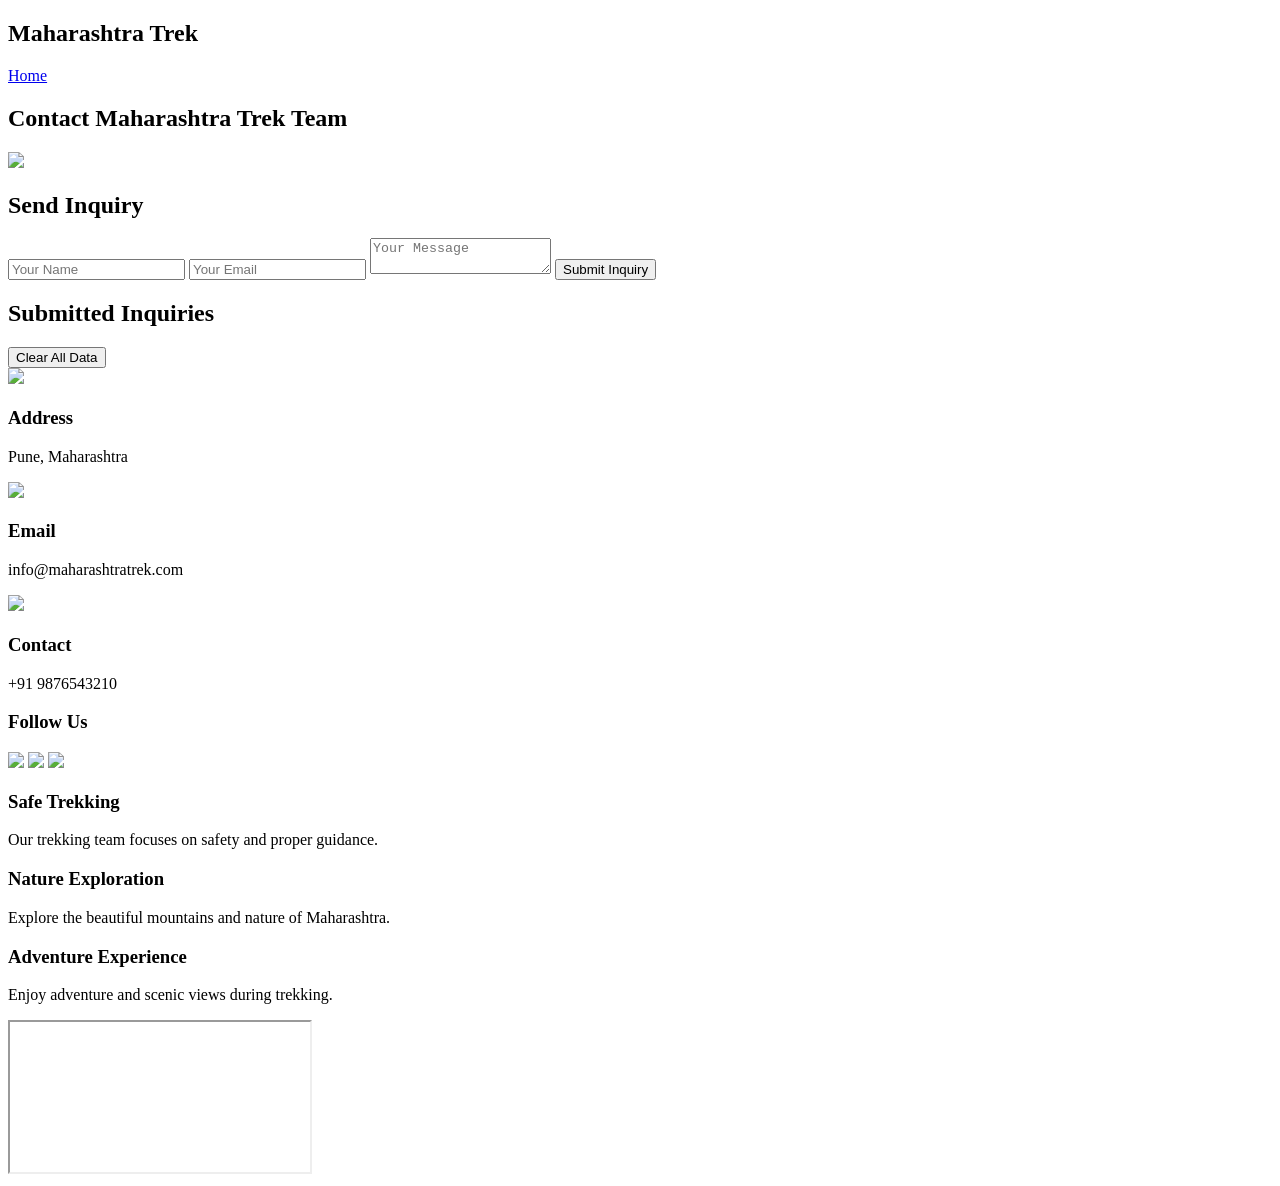
==== pages/contact.html @ 771ed81e "added script link" ====
<!DOCTYPE html>
<html lang="en">
<head>
    <meta charset="UTF-8">
    <meta name="viewport" content="width=device-width, initial-scale=1.0">
    <title>Trek Maharashtra</title>
    <link rel="stylesheet" href="style.css">
</head>
<body>
    <nav>
<h2>Maharashtra Trek</h2>
<a href="index.html">Home</a>
</nav>

<div class="banner"></div>
<section class="header">
<h1>Contact Maharashtra Trek Team</h1>
</section>

<div class="main-container">

<div class="contact-box">

<div class="form-section">

<div class="form-image">
<img src="https://images.unsplash.com/photo-1593181629936-11c609b8db9b">
</div>
<div class="form-content">

<h2>Send Inquiry</h2>

<form id="contactForm">

<input type="text" id="name" placeholder="Your Name">

<input type="email" id="email" placeholder="Your Email">

<textarea id="message" placeholder="Your Message"></textarea>

<button type="submit" class="submit-btn">Submit Inquiry</button>

</form>
<div class="inquiry-section">

<h2>Submitted Inquiries</h2>

<div id="inquiryList"></div>

<button class="clear-btn" onclick="clearData()">Clear All Data</button>

</div>
</div>

</div>

<div class="info-section">

<div class="card" onclick="openMap()">
<img src="https://cdn-icons-png.flaticon.com/512/684/684908.png">
<h3>Address</h3>
<p>Pune, Maharashtra</p>
</div>
<div class="card" onclick="openEmail()">
<img src="https://cdn-icons-png.flaticon.com/512/732/732200.png">
<h3>Email</h3>
<p>info@maharashtratrek.com</p>
</div>
<div class="card" onclick="openPhone()">
<img src="https://cdn-icons-png.flaticon.com/512/597/597177.png">
<h3>Contact</h3>
<p>+91 9876543210</p>
</div>
<div class="card">

<h3>Follow Us</h3>

<div class="social-icons">

<img src="https://cdn-icons-png.flaticon.com/512/733/733547.png" onclick="openFacebook()">

<img src="https://cdn-icons-png.flaticon.com/512/733/733558.png" onclick="openInstagram()">

<img src="https://cdn-icons-png.flaticon.com/512/733/733646.png" onclick="openYoutube()">

</div>
</div>

</div>

</div>

</div>
<div class="map-container">

<div class="trek-cards">

<div class="trek-card">
<h3>Safe Trekking</h3>
<p>Our trekking team focuses on safety and proper guidance.</p>
</div>
<div class="trek-card">
<h3>Nature Exploration</h3>
<p>Explore the beautiful mountains and nature of Maharashtra.</p>
</div>

<div class="trek-card">
<h3>Adventure Experience</h3>
<p>Enjoy adventure and scenic views during trekking.</p>
</div>
</div>

<div class="map-box">
<iframe src="https://www.google.com/maps?q=Pune,Maharashtra&output=embed"></iframe>
</div>

</div>
<script src="script.js"></script>

</body>
</html>
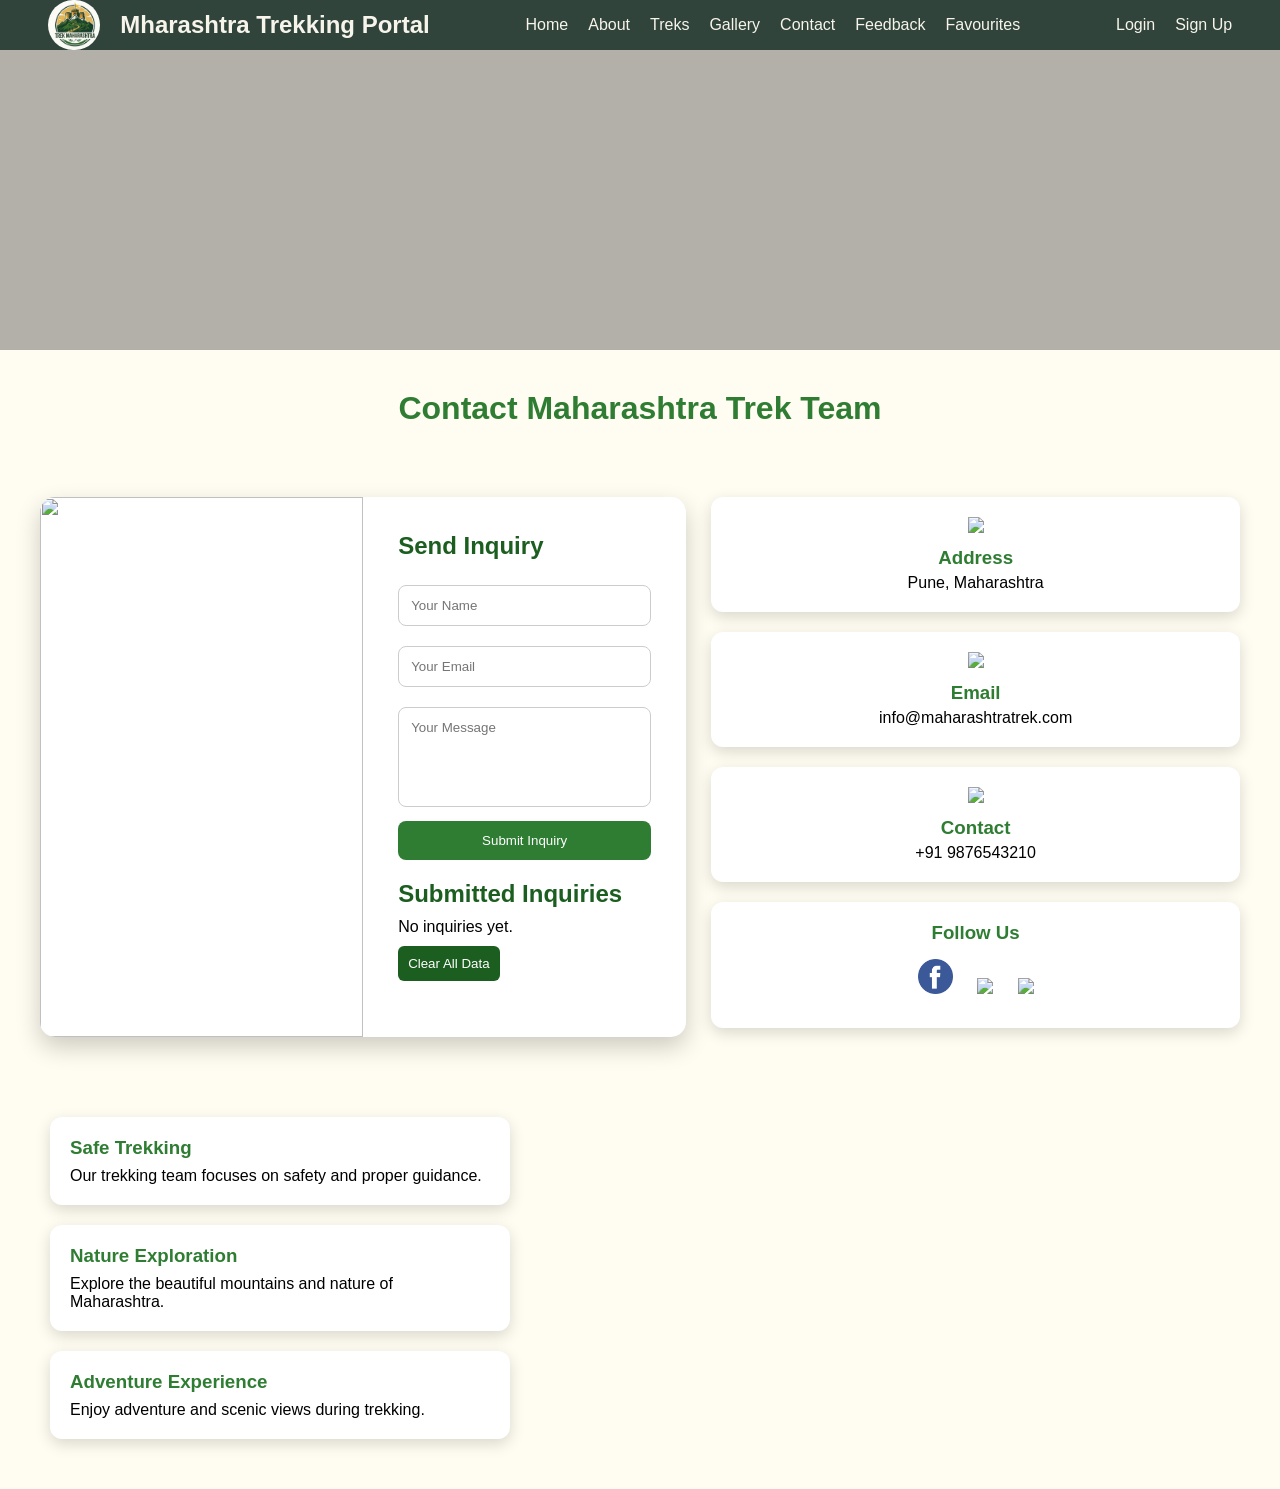
==== commit 440263c4: "added navar with css and js" ====
--- a/pages/contact.html
+++ b/pages/contact.html
@@ -1,121 +1,147 @@
 <!DOCTYPE html>
 <html lang="en">
+
 <head>
     <meta charset="UTF-8">
     <meta name="viewport" content="width=device-width, initial-scale=1.0">
     <title>Trek Maharashtra</title>
-    <link rel="stylesheet" href="style.css">
+    <link rel="stylesheet" href="../css/contact.css">
 </head>
+
 <body>
-    <nav>
-<h2>Maharashtra Trek</h2>
-<a href="index.html">Home</a>
-</nav>
+    <header>
+        <div class="main-containe">
+            <div class="navbar-main-container">
+                <div class="logo-container">
+                    <img src="./../images/trek-logo.png" alt="interior-design-logo" height="50px" class="main-logo">
+                    <b class="project-name">Mharashtra Trekking Portal</b>
+                </div>
 
-<div class="banner"></div>
-<section class="header">
-<h1>Contact Maharashtra Trek Team</h1>
-</section>
+                <div class="menu-toggle" onclick="toggleMenu()">☰</div>
 
-<div class="main-container">
+                <div class="nav-links-container" id="navMenu">
+                    <a href="./../index.html" class="nav-text-container"> Home</a>
+                    <a href="./../pages/about.html" class="nav-text-container">About</a>
+                    <a href="./../pages/trek.html" class="nav-text-container">Treks</a>
+                    <a href="./../pages/gallery.html" class="nav-text-container">Gallery</a>
+                    <a href="./../pages/contact.html" class="nav-text-container">Contact</a>
+                    <a href="./../pages/feedback.html" class="nav-text-container">Feedback</a>
+                    <a href="./../pages/favourite.html" class="nav-text-container">Favourites</a>
+                </div>
 
-<div class="contact-box">
+                <div class="auth-links-containar">
+                    <a href="./../pages/login.html" class="nav-text-container">Login</a>
+                    <a href="./../pages/signup.html" class="nav-text-container">Sign Up</a>
+                </div>
+            </div>
 
-<div class="form-section">
+    </header>
 
-<div class="form-image">
-<img src="https://images.unsplash.com/photo-1593181629936-11c609b8db9b">
-</div>
-<div class="form-content">
+    <div class="banner"></div>
+    <section class="header">
+        <h1>Contact Maharashtra Trek Team</h1>
+    </section>
 
-<h2>Send Inquiry</h2>
+    <div class="main-container">
 
-<form id="contactForm">
+        <div class="contact-box">
 
-<input type="text" id="name" placeholder="Your Name">
+            <div class="form-section">
 
-<input type="email" id="email" placeholder="Your Email">
+                <div class="form-image">
+                    <img src="../images/contact-img.webp" />
+                </div>
+                <div class="form-content">
 
-<textarea id="message" placeholder="Your Message"></textarea>
+                    <h2>Send Inquiry</h2>
 
-<button type="submit" class="submit-btn">Submit Inquiry</button>
+                    <form id="contactForm">
 
-</form>
-<div class="inquiry-section">
+                        <input type="text" id="name" placeholder="Your Name">
 
-<h2>Submitted Inquiries</h2>
+                        <input type="email" id="email" placeholder="Your Email">
 
-<div id="inquiryList"></div>
+                        <textarea id="message" placeholder="Your Message"></textarea>
 
-<button class="clear-btn" onclick="clearData()">Clear All Data</button>
+                        <button type="submit" class="submit-btn">Submit Inquiry</button>
 
-</div>
-</div>
+                    </form>
+                    <div class="inquiry-section">
 
-</div>
+                        <h2>Submitted Inquiries</h2>
 
-<div class="info-section">
+                        <div id="inquiryList"></div>
 
-<div class="card" onclick="openMap()">
-<img src="https://cdn-icons-png.flaticon.com/512/684/684908.png">
-<h3>Address</h3>
-<p>Pune, Maharashtra</p>
-</div>
-<div class="card" onclick="openEmail()">
-<img src="https://cdn-icons-png.flaticon.com/512/732/732200.png">
-<h3>Email</h3>
-<p>info@maharashtratrek.com</p>
-</div>
-<div class="card" onclick="openPhone()">
-<img src="https://cdn-icons-png.flaticon.com/512/597/597177.png">
-<h3>Contact</h3>
-<p>+91 9876543210</p>
-</div>
-<div class="card">
+                        <button class="clear-btn" onclick="clearData()">Clear All Data</button>
 
-<h3>Follow Us</h3>
+                    </div>
+                </div>
 
-<div class="social-icons">
+            </div>
 
-<img src="https://cdn-icons-png.flaticon.com/512/733/733547.png" onclick="openFacebook()">
+            <div class="info-section">
 
-<img src="https://cdn-icons-png.flaticon.com/512/733/733558.png" onclick="openInstagram()">
+                <div class="card" onclick="openMap()">
+                    <img src="../images/address.png">
+                    <h3>Address</h3>
+                    <p>Pune, Maharashtra</p>
+                </div>
+                <div class="card" onclick="openEmail()">
+                    <img src="../images/gmail.png">
+                    <h3>Email</h3>
+                    <p>info@maharashtratrek.com</p>
+                </div>
+                <div class="card" onclick="openPhone()">
+                    <img src="../images/phone .png">
+                    <h3>Contact</h3>
+                    <p>+91 9876543210</p>
+                </div>
+                <div class="card">
 
-<img src="https://cdn-icons-png.flaticon.com/512/733/733646.png" onclick="openYoutube()">
+                    <h3>Follow Us</h3>
 
-</div>
-</div>
+                    <div class="social-icons">
 
-</div>
+                        <img src="../images/facebook.png" onclick="openFacebook()">
 
-</div>
+                        <img src="../images/instagram .png" onclick="openInstagram()">
 
-</div>
-<div class="map-container">
+                        <img src="../images/youtube .png" onclick="openYoutube()">
 
-<div class="trek-cards">
+                    </div>
+                </div>
 
-<div class="trek-card">
-<h3>Safe Trekking</h3>
-<p>Our trekking team focuses on safety and proper guidance.</p>
-</div>
-<div class="trek-card">
-<h3>Nature Exploration</h3>
-<p>Explore the beautiful mountains and nature of Maharashtra.</p>
-</div>
+            </div>
 
-<div class="trek-card">
-<h3>Adventure Experience</h3>
-<p>Enjoy adventure and scenic views during trekking.</p>
-</div>
-</div>
+        </div>
 
-<div class="map-box">
-<iframe src="https://www.google.com/maps?q=Pune,Maharashtra&output=embed"></iframe>
-</div>
+    </div>
+    <div class="map-container">
 
-</div>
-<script src="script.js"></script>
+        <div class="trek-cards">
+
+            <div class="trek-card">
+                <h3>Safe Trekking</h3>
+                <p>Our trekking team focuses on safety and proper guidance.</p>
+            </div>
+            <div class="trek-card">
+                <h3>Nature Exploration</h3>
+                <p>Explore the beautiful mountains and nature of Maharashtra.</p>
+            </div>
+
+            <div class="trek-card">
+                <h3>Adventure Experience</h3>
+                <p>Enjoy adventure and scenic views during trekking.</p>
+            </div>
+        </div>
+
+        <div class="map-box">
+            <iframe src="https://www.google.com/maps?q=Pune,Maharashtra&output=embed"></iframe>
+        </div>
+
+    </div>
+    <script src="../js/contact.js"></script>
 
 </body>
+
 </html>
--- a/css/contact.css
+++ b/css/contact.css
@@ -0,0 +1,430 @@
+* {
+    margin: 0;
+    padding: 0;
+    box-sizing: border-box;
+    font-family: "Poppins", sans-serif;
+}
+
+body {
+    font-family: Arial, sans-serif;
+    background-color: rgb(255, 252, 241);
+}
+
+.navbar-main-container {
+    background-color: #31443b;
+    color: #f7f5eb;
+    display: flex;
+    justify-content: space-around;
+    align-items: center;
+    position: fixed;
+    top: 0;
+
+    width: 100%;
+    z-index: 1000;
+}
+
+.main-container {
+    height: 600px;
+    width: 1527px;
+}
+
+.logo-container {
+    display: flex;
+    align-items: center;
+    gap: 20px;
+}
+
+.project-name {
+    font-size: 24px;
+    font-weight: bold;
+    cursor: pointer;
+    font-family: "Poppins", sans-serif;
+}
+
+.main-logo {
+    border-radius: 60px;
+
+}
+
+.nav-links-container {
+    display: flex;
+    gap: 20px;
+    cursor: pointer;
+    color: #f7f5eb;
+}
+
+.nav-text-container {
+    color: #f7f5eb;
+    text-decoration: none;
+
+}
+
+.nav-text-container:hover {
+    color: #f0c76b;
+}
+
+.auth-links-containar {
+    display: flex;
+    gap: 20px;
+    cursor: pointer;
+}
+
+.main-container {
+    height: 600px;
+    width: 1527px;
+}
+
+/* HAMBURGER BUTTON */
+.menu-toggle {
+    display: none;
+    font-size: 28px;
+    cursor: pointer;
+    color: white;
+}
+
+.banner {
+    width: 100%;
+    height: 350px;
+    background:
+        linear-gradient(rgba(0, 0, 0, 0.3), rgba(0, 0, 0, 0.3)),
+        url('../images/banner-Trek.jpeg') center/cover no-repeat;
+}
+
+.header {
+    text-align: center;
+    padding: 40px;
+}
+
+.header h1 {
+    color: #2e7d32;
+    font-size: 32px;
+}
+
+.main-container {
+    display: flex;
+    justify-content: center;
+    padding: 30px;
+}
+
+.contact-box {
+    width: 1200px;
+    display: flex;
+    gap: 25px;
+}
+
+.form-section {
+    width: 55%;
+    background: white;
+    border-radius: 15px;
+    overflow: hidden;
+    box-shadow: 0 10px 25px rgba(0, 0, 0, 0.2);
+    display: flex;
+}
+
+.form-image {
+    width: 50%;
+}
+
+.form-image img {
+    width: 100%;
+    height: 100%;
+    object-fit: cover;
+}
+
+.form-content {
+    width: 50%;
+    padding: 35px;
+}
+
+.form-content h2 {
+    color: #1b5e20;
+    margin-bottom: 15px;
+}
+
+input,
+textarea {
+    width: 100%;
+    padding: 12px;
+    margin: 10px 0;
+    border-radius: 8px;
+    border: 1px solid #ccc;
+}
+
+textarea {
+    resize: none;
+    height: 100px;
+}
+
+.submit-btn {
+    width: 100%;
+    padding: 12px;
+    background: #2e7d32;
+    color: white;
+    border: none;
+    border-radius: 8px;
+    cursor: pointer;
+    transition: 0.3s;
+}
+
+.submit-btn:hover {
+    background: #1b5e20;
+}
+
+.info-section {
+    width: 45%;
+    display: flex;
+    flex-direction: column;
+    gap: 20px;
+}
+
+.card {
+    background: white;
+    padding: 20px;
+    border-radius: 12px;
+    box-shadow: 0 5px 15px rgba(0, 0, 0, 0.15);
+    transition: 0.3s;
+    cursor: pointer;
+    text-align: center;
+}
+
+.card:hover {
+    transform: translateY(-8px);
+    box-shadow: 0 10px 25px rgba(0, 0, 0, 0.25);
+}
+
+.card img {
+    width: 40px;
+    margin-bottom: 10px;
+}
+
+.card h3 {
+    color: #2e7d32;
+    margin-bottom: 5px;
+}
+
+.social-icons img {
+    width: 35px;
+    margin: 10px;
+    cursor: pointer;
+    transition: 0.3s;
+}
+
+.social-icons img:hover {
+    transform: scale(1.2);
+}
+
+.inquiry-section {
+    margin-top: 20px;
+}
+
+.inquiry-section h2 {
+    color: #1b5e20;
+    margin-bottom: 10px;
+}
+
+.inquiry-item {
+    border-bottom: 1px solid #eee;
+    padding: 10px;
+}
+
+.clear-btn {
+    margin-top: 10px;
+    background: #1b5e20;
+    color: white;
+    padding: 10px;
+    border: none;
+    border-radius: 6px;
+    cursor: pointer;
+}
+
+.map-container {
+    display: flex;
+    gap: 30px;
+    padding: 50px;
+    align-items: center;
+}
+
+.trek-cards {
+    width: 40%;
+    display: flex;
+    flex-direction: column;
+    gap: 20px;
+}
+
+.trek-card {
+    background: white;
+    padding: 20px;
+    border-radius: 12px;
+    box-shadow: 0 5px 15px rgba(0, 0, 0, 0.15);
+    transition: 0.3s;
+}
+
+.trek-card:hover {
+    transform: translateY(-6px);
+    box-shadow: 0 10px 25px rgba(0, 0, 0, 0.25);
+}
+
+.trek-card h3 {
+    color: #2e7d32;
+    margin-bottom: 8px;
+}
+
+.map-box {
+    width: 60%;
+}
+
+.map-box iframe {
+    width: 100%;
+    height: 300px;
+    border: 0;
+    border-radius: 10px;
+}
+
+/* FOOTER */
+
+footer {
+    background: #1b5e20;
+    color: white;
+    text-align: center;
+    padding: 25px;
+    margin-top: 40px;
+}
+
+/* MOBILE VIEW */
+@media screen and (max-width:768px) {
+
+    .menu-toggle {
+        display: block;
+    }
+
+    .navbar-main-container {
+        flex-wrap: wrap;
+    }
+
+    .nav-links-container {
+        display: none;
+        flex-direction: column;
+        width: 100%;
+        text-align: center;
+        background: #31443b;
+    }
+
+    .auth-links-containar {
+        display: none;
+        flex-direction: column;
+        width: 100%;
+        text-align: center;
+        background: #31443b;
+    }
+
+    .nav-links-container.active,
+    .auth-links-containar.active {
+        display: flex;
+    }
+
+}
+
+/* ================= TABLET (601px – 992px) ================= */
+@media screen and (max-width:992px) {
+
+    .navbar-main-container {
+        flex-wrap: wrap;
+        padding: 10px;
+    }
+
+    .nav-links-container {
+        gap: 15px;
+    }
+
+    .main-container {
+        width: 100%;
+    }
+
+}
+
+/* ================= LARGE SCREEN ================= */
+@media screen and (min-width:1200px) {
+
+    .main-container {
+        width: 100%;
+    }
+}
+
+@media (max-width:1024px) {
+
+    .contact-box {
+        width: 100%;
+        flex-direction: column;
+    }
+
+    .form-section {
+        width: 100%;
+        flex-direction: column;
+    }
+
+    .form-image {
+        width: 100%;
+        height: 250px;
+    }
+
+    .form-content {
+        width: 100%;
+    }
+
+    .info-section {
+        width: 100%;
+    }
+
+    .map-container {
+        flex-direction: column;
+        padding: 30px;
+    }
+
+    .trek-cards {
+        width: 100%;
+    }
+
+    .map-box {
+        width: 100%;
+    }
+
+}
+
+
+@media (max-width:600px) {
+
+    nav {
+        flex-direction: column;
+        gap: 10px;
+        text-align: center;
+    }
+
+    .banner {
+        height: 220px;
+    }
+
+    .header h1 {
+        font-size: 24px;
+    }
+
+    .main-container {
+        padding: 15px;
+    }
+
+    .form-content {
+        padding: 20px;
+    }
+
+    .card {
+        padding: 15px;
+    }
+
+    .trek-card {
+        padding: 15px;
+    }
+
+    .map-box iframe {
+        height: 220px;
+    }
+
+}
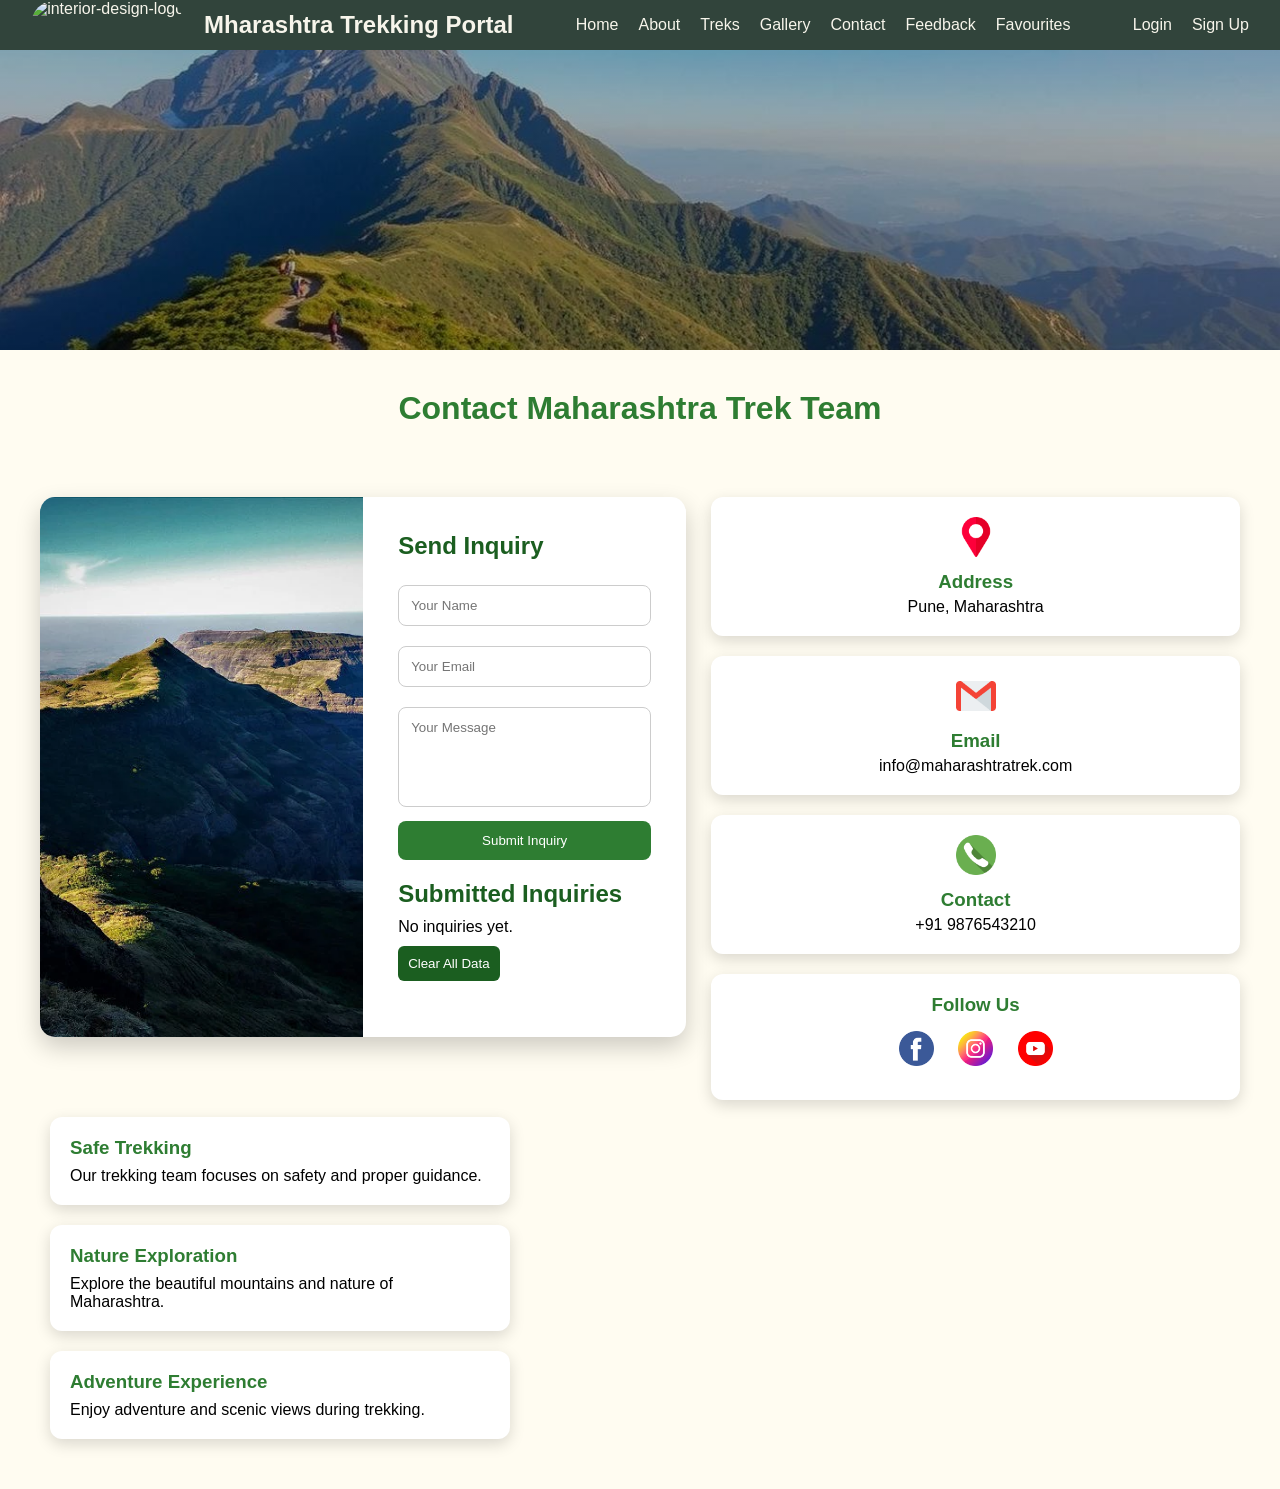
==== commit 8e5c7cfe: "Merge branch 'pranalishinde06:main' into main" ====
--- a/pages/contact.html
+++ b/pages/contact.html
@@ -13,7 +13,7 @@
         <div class="main-containe">
             <div class="navbar-main-container">
                 <div class="logo-container">
-                    <img src="./../images/trek-logo.png" alt="interior-design-logo" height="50px" class="main-logo">
+                    <img src="./../images/trek-logo.jpeg" alt="interior-design-logo" height="50px" class="main-logo">
                     <b class="project-name">Mharashtra Trekking Portal</b>
                 </div>
 
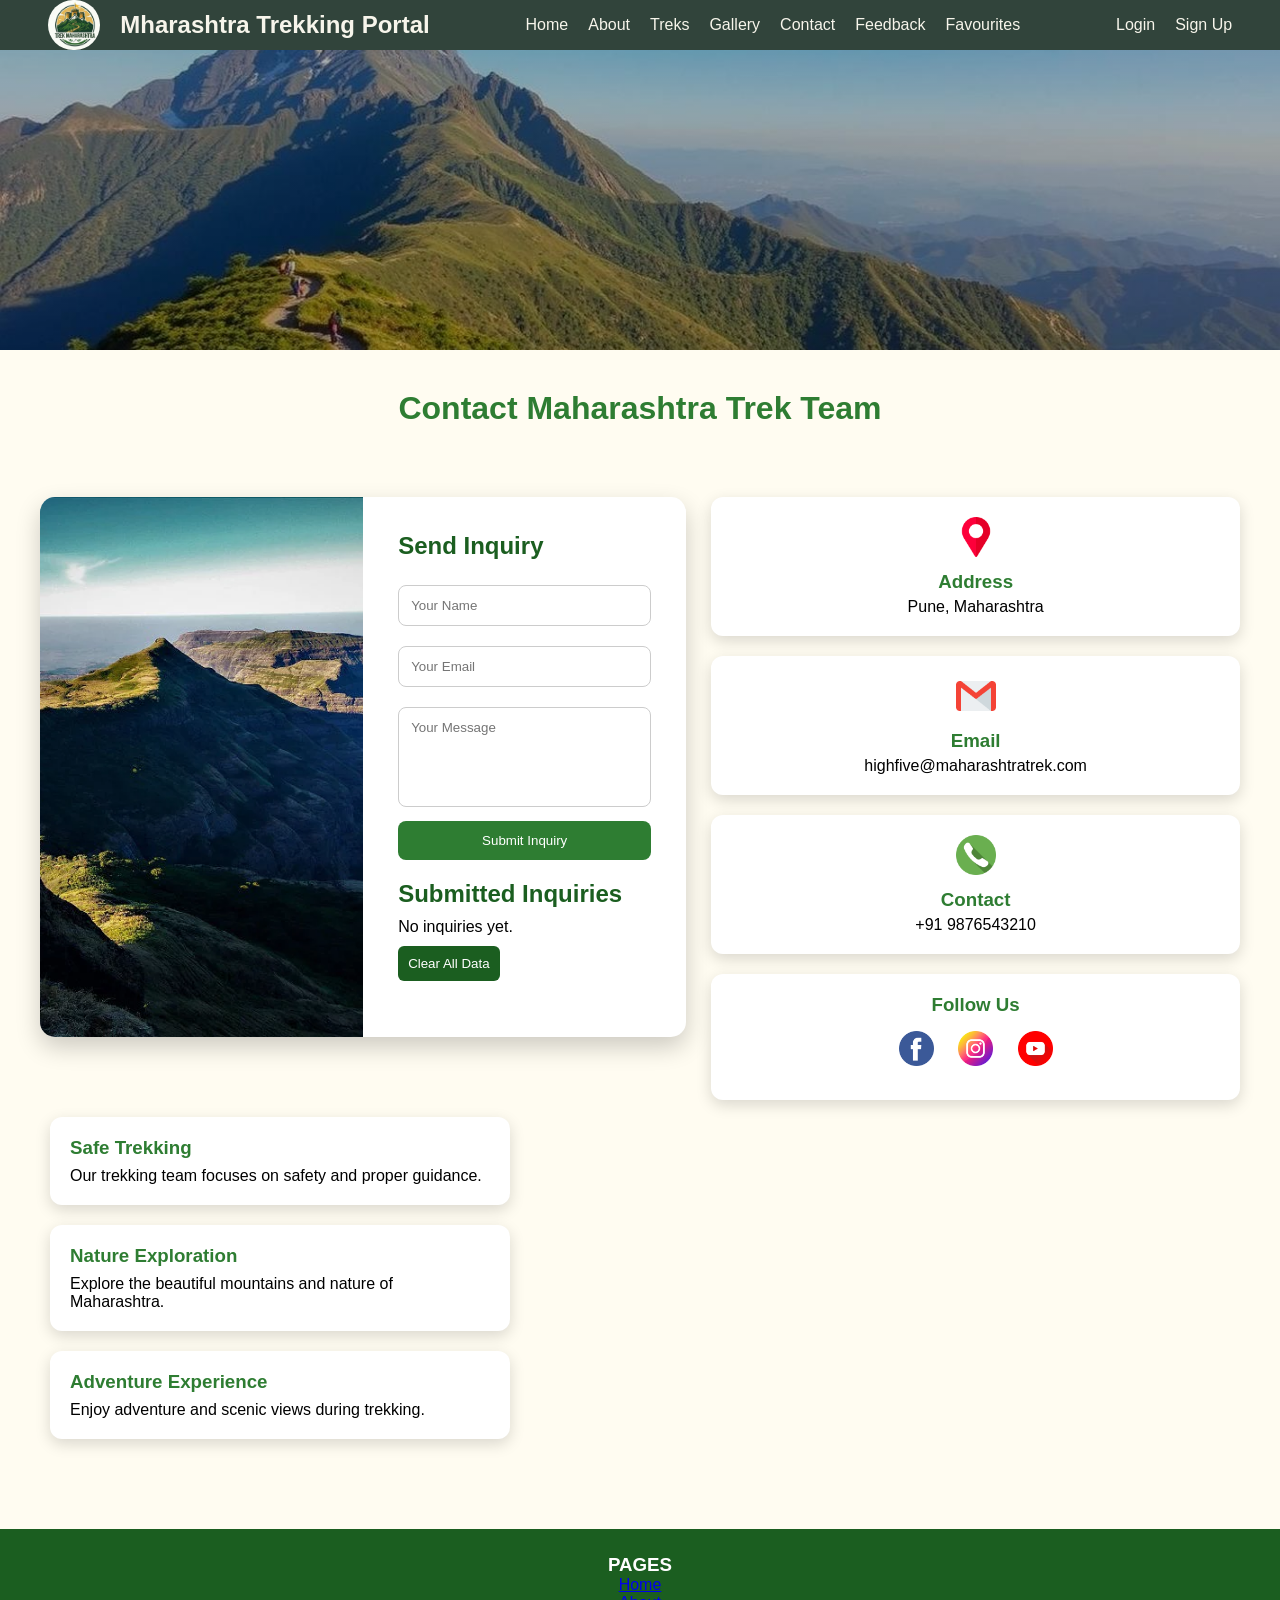
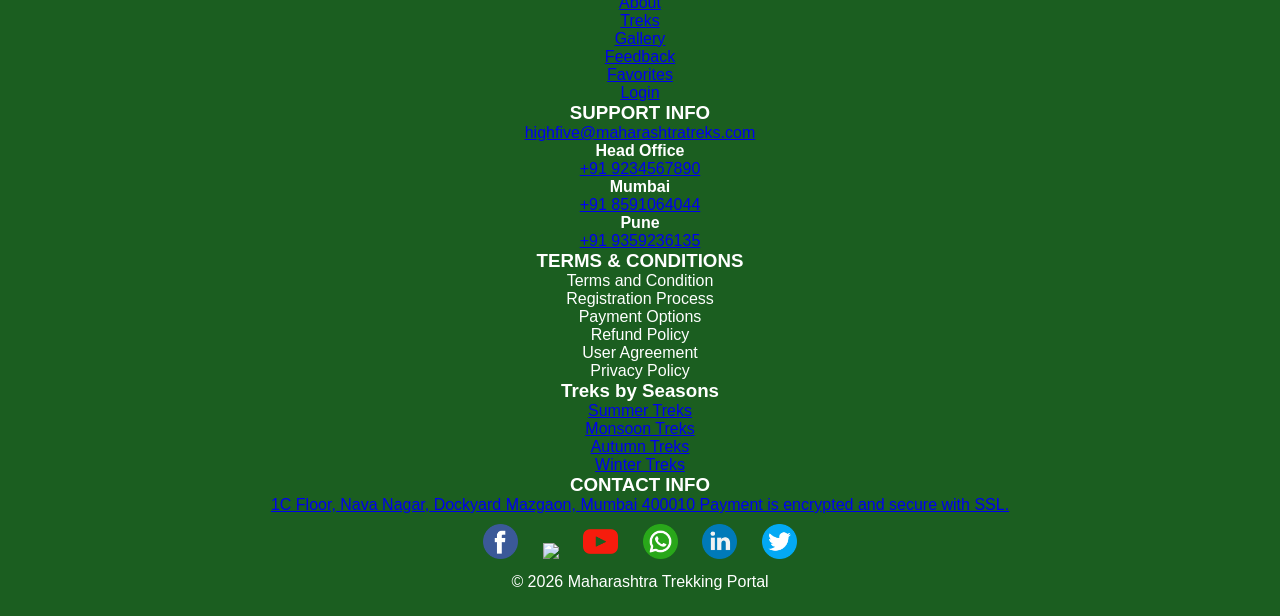
==== commit 42f8e220: "added logo img" ====
--- a/pages/contact.html
+++ b/pages/contact.html
@@ -13,7 +13,7 @@
         <div class="main-containe">
             <div class="navbar-main-container">
                 <div class="logo-container">
-                    <img src="./../images/trek-logo.jpeg" alt="interior-design-logo" height="50px" class="main-logo">
+                    <img src="./../images/trek-logo.png" alt="maharashtra-trek-logo" height="50px" class="main-logo">
                     <b class="project-name">Mharashtra Trekking Portal</b>
                 </div>
 
@@ -89,7 +89,7 @@
                 <div class="card" onclick="openEmail()">
                     <img src="../images/gmail.png">
                     <h3>Email</h3>
-                    <p>info@maharashtratrek.com</p>
+                    <p>highfive@maharashtratrek.com</p>
                 </div>
                 <div class="card" onclick="openPhone()">
                     <img src="../images/phone .png">
@@ -141,6 +141,87 @@
 
     </div>
     <script src="../js/contact.js"></script>
+    <footer class="main-footer">
+
+    <div class="footer-container">
+
+
+  <div class="footer-col">
+            <h3>PAGES</h3>
+           <a href="./../index.html">Home</a><br>
+           <a href="./pages/about.html">About</a><br>
+           <a href="./pages/treks.html">Treks</a><br>
+           <a href="./pages/gallery.html">Gallery</a><br>
+            <a href="./pages/feedback.html">Feedback</a><br>
+           <a href="./pages/favorites.html">Favorites</a><br>
+           <a href="./pages/login.html">Login</a><br>
+        </div>
+
+
+        <div class="footer-col">
+            <h3>SUPPORT INFO</h3>
+            <p><a href="mailto:homiq@gmail.com">highfive@maharashtratreks.com</a></p>
+            <p><strong>Head Office</strong><br><a href="tel:9234567890">+91 9234567890</a></p>
+            <p><strong>Mumbai</strong><br><a href="tel:8591064044">+91 8591064044</a></p>
+            <p><strong>Pune</strong><br><a href="tel:9359236135">+91 9359236135</a></p>
+        </div>
+
+        <div class="footer-col">
+            <h3>TERMS & CONDITIONS</h3>
+            <p>Terms and Condition</p>
+            <p>Registration Process</p>
+            <p>Payment Options</p>
+            <p>Refund Policy</p>
+            <p>User Agreement</p>
+            <p>Privacy Policy</p>
+        </div>
+
+
+<div class="footer-col">
+            <h3>Treks by Seasons</h3>
+			<p><a href="#">Summer Treks</a></p>
+			<p><a href="#">Monsoon Treks</a></p>
+			<p><a href="#">Autumn Treks</a></p>
+			<p><a href="#">Winter Treks</a></p>
+        </div>
+
+
+
+        <div class="footer-col">
+            <h3>CONTACT INFO</h3>
+            <a href="https://maps.app.goo.gl/Z1JZnKfSWdZ5woG98" target="_blank" rel="noopener">
+            1C Floor, Nava Nagar, Dockyard
+            Mazgaon, Mumbai 400010
+            Payment is encrypted and secure with SSL.</a>
+        </div>
+
+    </div>
+
+    <div class="social-icons">
+    <a href="https://www.facebook.com/maharashtratreks/" target="_blank">
+    <img src="./../images/facebook.png" width="30"></a>
+
+    <a href="https://www.instagram.com/maharashtratreks/"  target="_blank">
+    <img src="./../images/instagram.png" width="30"></a>
+
+    <a href="https://www.youtube.com/@maharashtratreks" target="_blank">
+    <img src="./../images/youtub.png" width="30"></a>
+    
+    <a href="https://web.whatsapp.com/maharashtratreks/" target="_blank">
+        <img src="./../images/whatapp.png" width="30"></a>
+
+    <a href="https://www.inlinkedin.com/maharashtratreks/" target="_blank">
+        <img src="./../images/linkedin.png" width="30"></a>
+
+    <a href="https://web.twitter.com/maharashtratreks/" target="_blank">
+        <img src="./../images/twitter.png" width="30"></a>
+
+    </div>
+
+    <div class="footer-bottom">
+        © 2026 Maharashtra Trekking Portal
+    </div>
+</footer>
 
 </body>
 
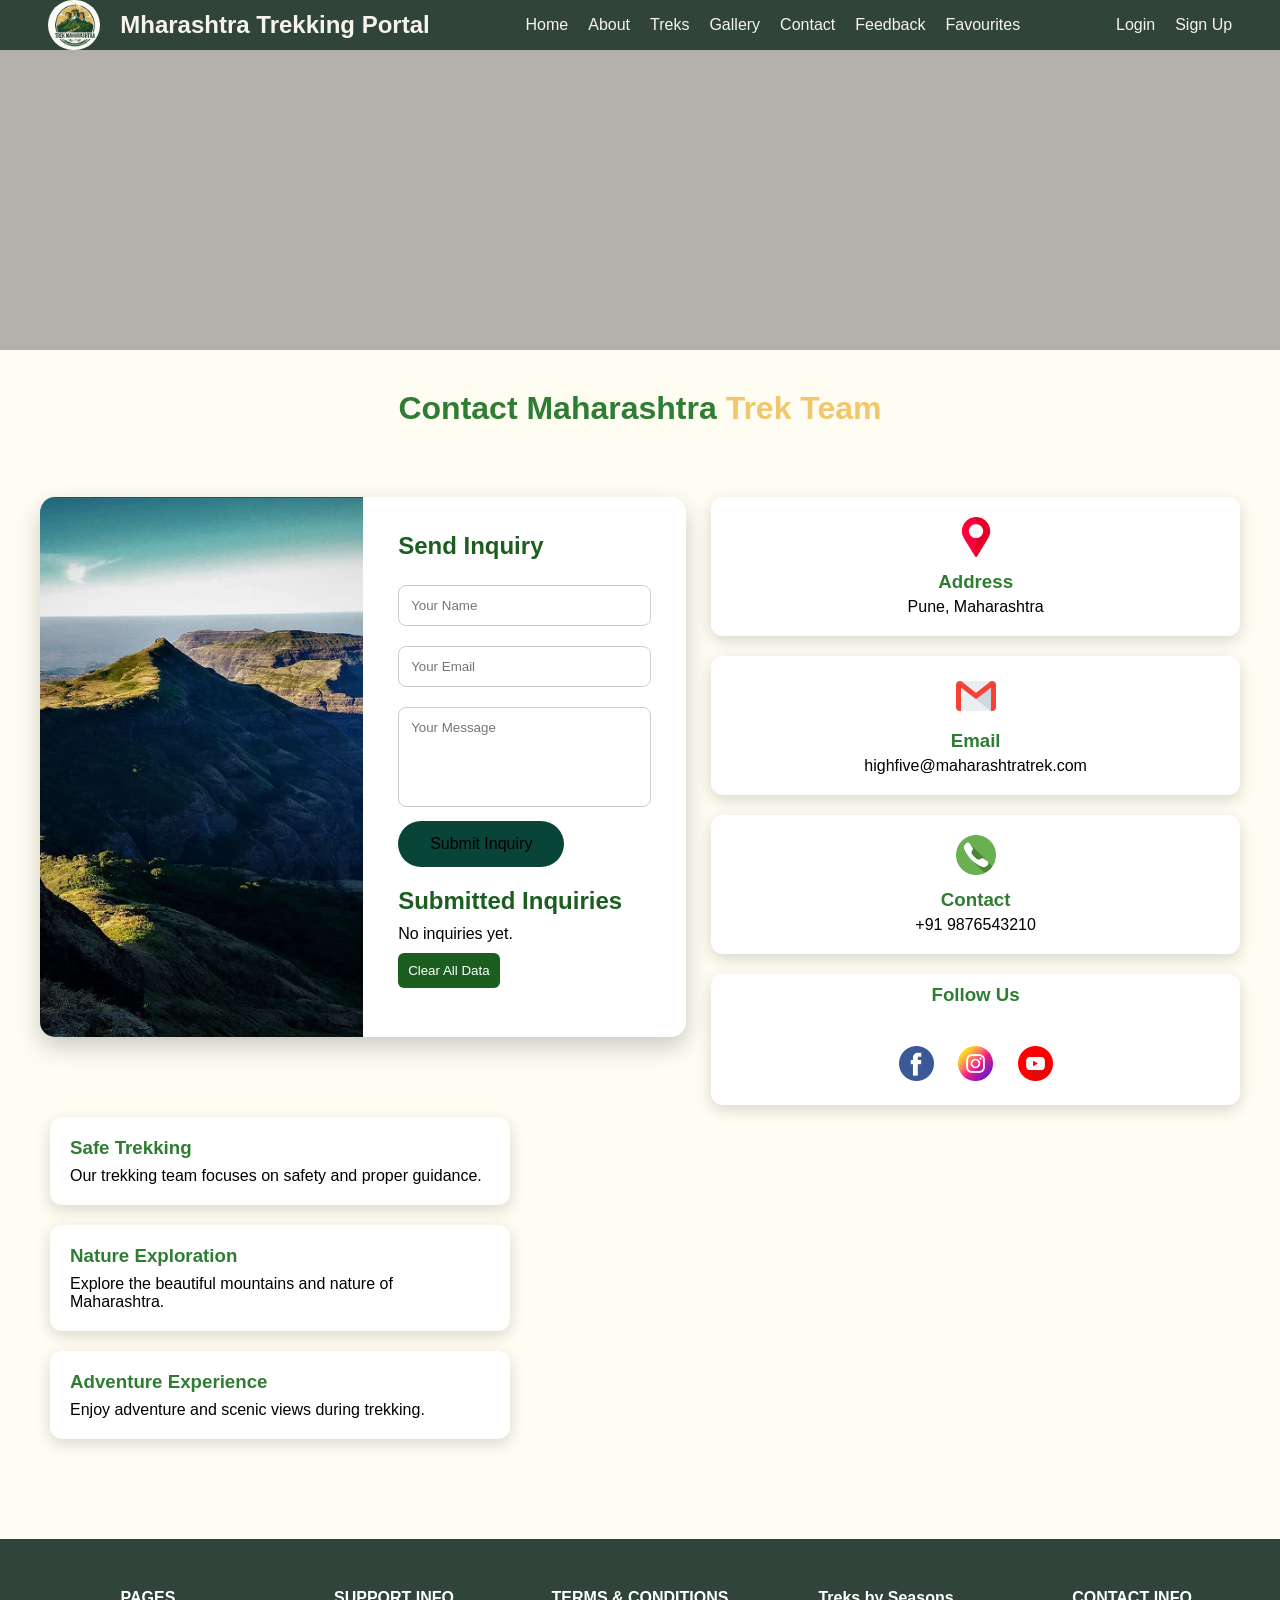
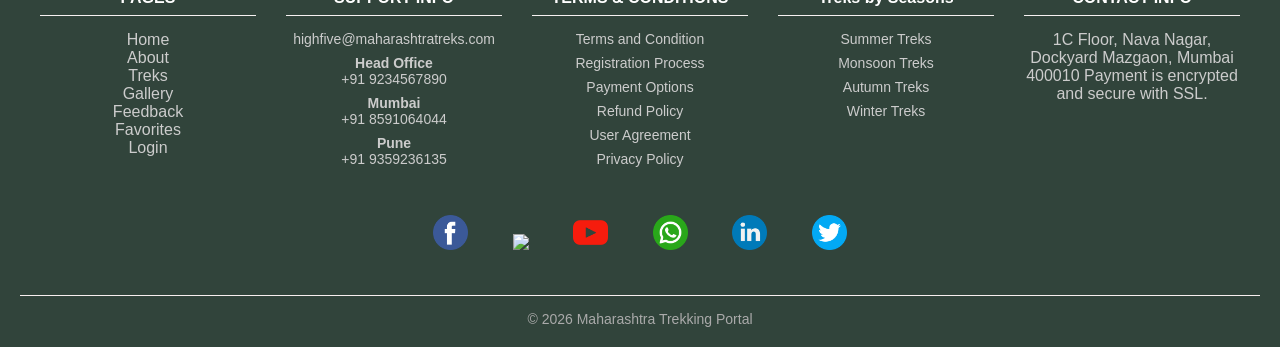
==== commit 6be8b501: "Merge pull request #20 from Gayatrimhase021/main add md file new" ====
--- a/pages/contact.html
+++ b/pages/contact.html
@@ -39,7 +39,7 @@
 
     <div class="banner"></div>
     <section class="header">
-        <h1>Contact Maharashtra Trek Team</h1>
+        <h1>Contact Maharashtra<span class="text-head"> Trek Team</span></h1>
     </section>
 
     <div class="main-container">
@@ -96,7 +96,7 @@
                     <h3>Contact</h3>
                     <p>+91 9876543210</p>
                 </div>
-                <div class="card">
+                <div class="card follow-card">
 
                     <h3>Follow Us</h3>
 
--- a/css/contact.css
+++ b/css/contact.css
@@ -71,7 +71,7 @@
 
 .main-container {
     height: 600px;
-    width: 1527px;
+    width: 100%;
 }
 
 /* HAMBURGER BUTTON */
@@ -87,7 +87,7 @@
     height: 350px;
     background:
         linear-gradient(rgba(0, 0, 0, 0.3), rgba(0, 0, 0, 0.3)),
-        url('../images/banner-Trek.jpeg') center/cover no-repeat;
+        url('../images/trek-contact\ banner.jpg') center/cover no-repeat;
 }
 
 .header {
@@ -99,6 +99,9 @@
     color: #2e7d32;
     font-size: 32px;
 }
+.text-head{
+    color: #f0c76b;
+}
 
 .main-container {
     display: flex;
@@ -107,7 +110,8 @@
 }
 
 .contact-box {
-    width: 1200px;
+    width: 100%;
+    max-width: 1200px;
     display: flex;
     gap: 25px;
 }
@@ -156,18 +160,19 @@
 }
 
 .submit-btn {
-    width: 100%;
-    padding: 12px;
-    background: #2e7d32;
-    color: white;
+   background-color:  #094438;;
+    color: var(--white);
     border: none;
-    border-radius: 8px;
-    cursor: pointer;
-    transition: 0.3s;
+    padding: 14px 32px;
+    border-radius: 30px;
+    font-size: 1rem;
+    cursor: pointer;
+    transition: all 0.3s ease;
 }
 
 .submit-btn:hover {
-    background: #1b5e20;
+   transform: scale(1.05);
+    background-color: #094438;
 }
 
 .info-section {
@@ -200,6 +205,10 @@
 .card h3 {
     color: #2e7d32;
     margin-bottom: 5px;
+}
+
+.follow-card {
+    padding: 10px;
 }
 
 .social-icons img {
@@ -350,7 +359,7 @@
     }
 }
 
-@media (max-width:1024px) {
+@media (max-width:768px) {
 
     .contact-box {
         width: 100%;
@@ -415,6 +424,10 @@
         padding: 20px;
     }
 
+    .inquiry-section {
+        display: none;
+    }
+
     .card {
         padding: 15px;
     }
@@ -427,4 +440,123 @@
         height: 220px;
     }
 
-}+}
+
+@media (max-width: 480px) {
+    .form-content {
+        padding: 15px;
+    }
+
+    .form-image {
+        display: none;
+    }
+
+    input, textarea {
+        padding: 8px;
+        margin: 8px 0;
+    }
+
+    .submit-btn {
+        padding: 10px;
+    }
+
+    .card {
+        padding: 10px;
+    }
+
+    .trek-card {
+        padding: 10px;
+    }
+}
+
+/* ===== FOOTER ===== */
+
+.main-footer {
+    background: #31443b;
+    color: #fff;
+    padding: 50px 20px 20px;
+    margin-top: 50px;
+}
+
+.footer-container {
+    display: flex;
+    justify-content: space-between;
+    flex-wrap: wrap;
+    gap: 30px;
+    max-width: 1200px;
+    margin: auto;
+}
+
+.footer-col {
+    flex: 1 1 200px;
+}
+
+.footer-col h3 {
+    margin-bottom: 15px;
+    font-size: 16px;
+    border-bottom: 1px solid #f6f1f1;
+    padding-bottom: 8px;
+}
+
+.footer-col p {
+    margin: 8px 0;
+    font-size: 14px;
+    color: #ccc;
+    cursor: pointer;
+    transition: 0.3s;
+}
+
+.footer-col p:hover {
+    color: #fff;
+}
+
+
+.footer-col a {
+    text-decoration: none;
+    color: #ccc;
+    transition: 0.3s;
+}
+
+.footer-col a:hover {
+    color: #f0c76b;
+}
+
+
+
+.social-icons {
+    text-align: center;
+    margin-top: 30px;
+}
+
+.social-icons a {
+    margin: 0 10px;
+    font-size: 20px;
+    cursor: pointer;
+    transition: 0.3s;
+}
+
+.social-icons span:hover {
+    color: #2E8B57;
+}
+
+.footer-bottom {
+    text-align: center;
+    margin-top: 30px;
+    font-size: 14px;
+    color: #aaa;
+    border-top: 1px solid #f7efef;
+    padding-top: 15px;
+}
+
+@media (max-width: 768px) {
+
+    .footer-container {
+        flex-direction: column;
+        text-align: center;
+    }
+
+    .footer-col {
+        margin-bottom: 20px;
+    }
+}
+
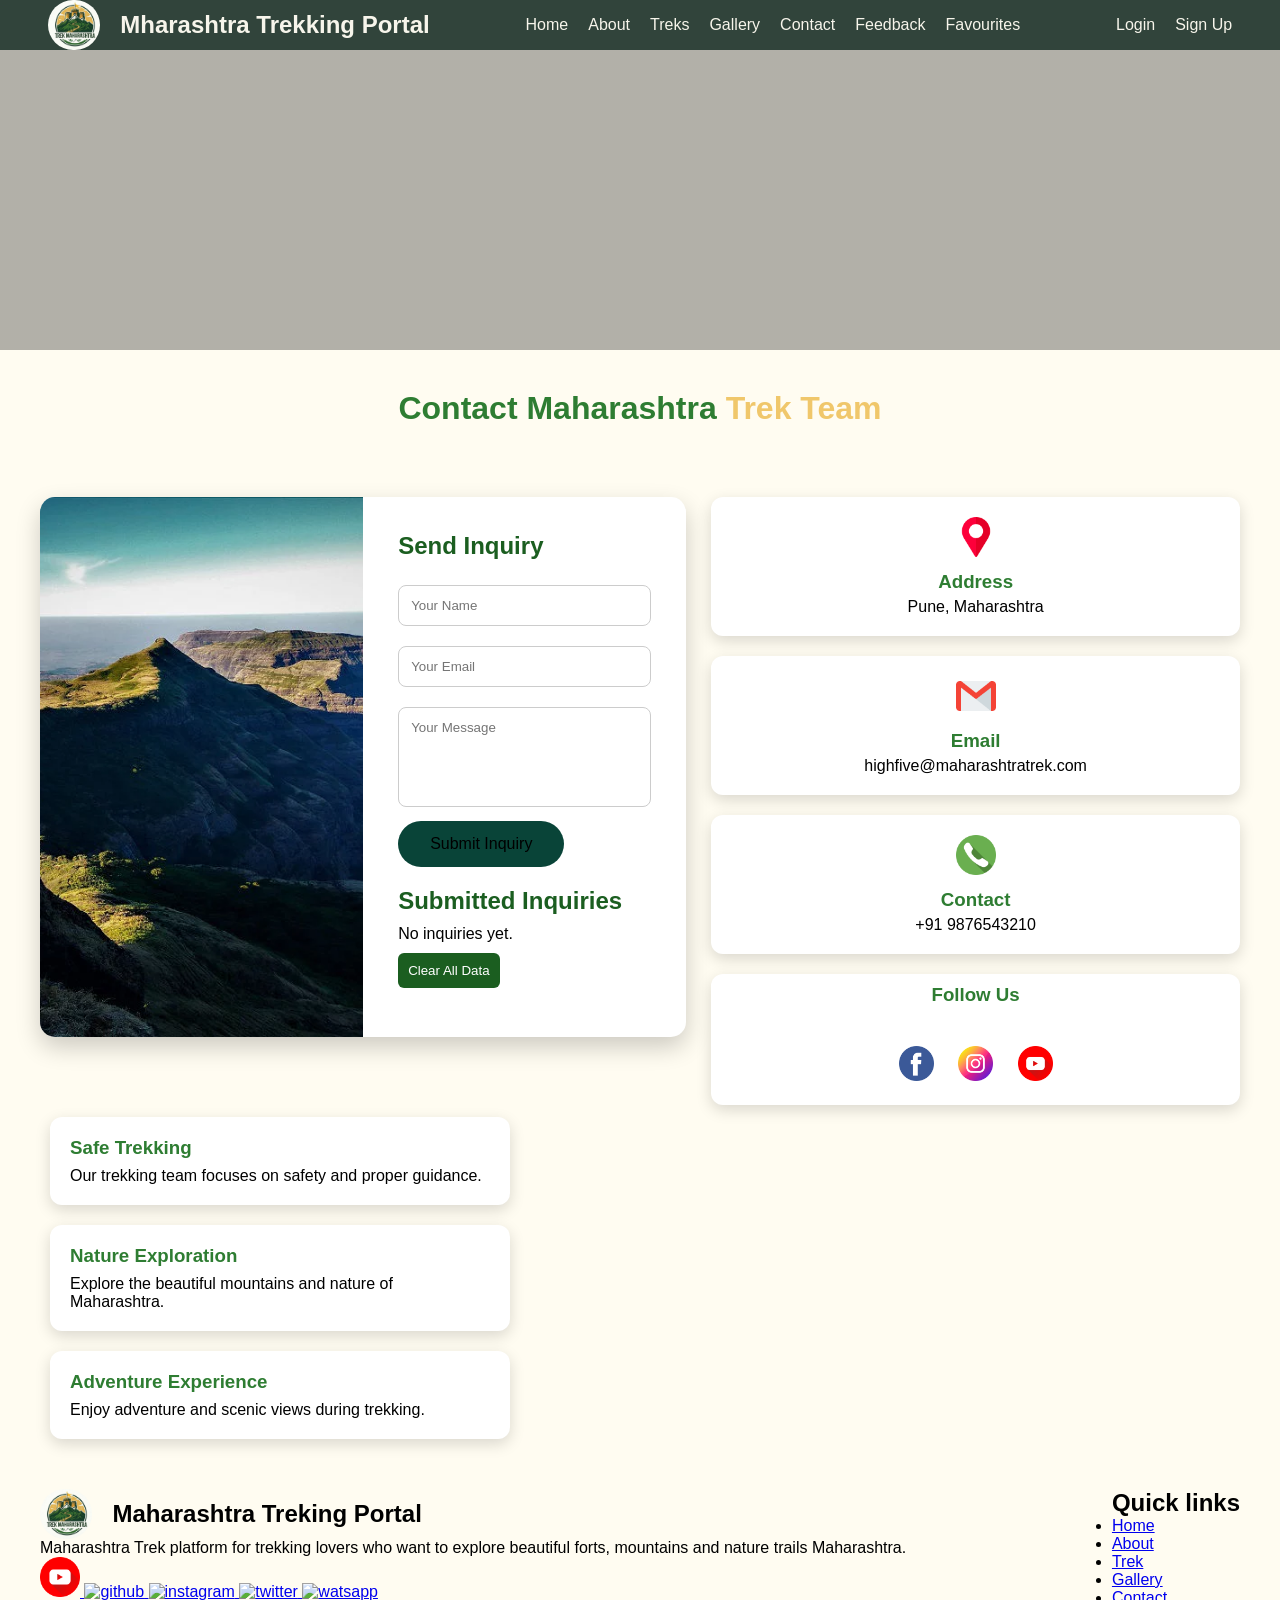
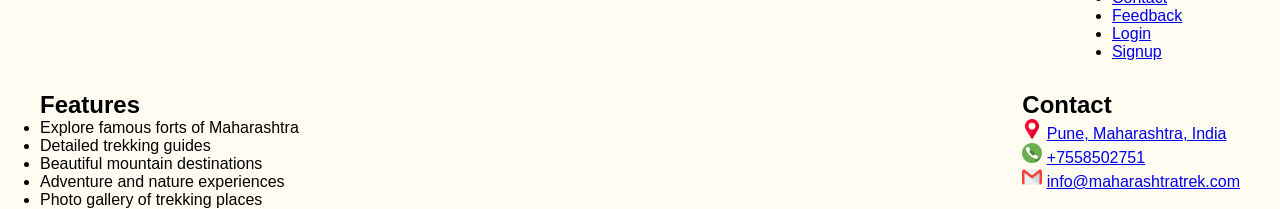
==== commit d3e40d4d: "added info" ====
--- a/pages/contact.html
+++ b/pages/contact.html
@@ -138,91 +138,103 @@
         <div class="map-box">
             <iframe src="https://www.google.com/maps?q=Pune,Maharashtra&output=embed"></iframe>
         </div>
-
     </div>
     <script src="../js/contact.js"></script>
-    <footer class="main-footer">
-
-    <div class="footer-container">
-
-
-  <div class="footer-col">
-            <h3>PAGES</h3>
-           <a href="./../index.html">Home</a><br>
-           <a href="./pages/about.html">About</a><br>
-           <a href="./pages/treks.html">Treks</a><br>
-           <a href="./pages/gallery.html">Gallery</a><br>
-            <a href="./pages/feedback.html">Feedback</a><br>
-           <a href="./pages/favorites.html">Favorites</a><br>
-           <a href="./pages/login.html">Login</a><br>
-        </div>
-
-
-        <div class="footer-col">
-            <h3>SUPPORT INFO</h3>
-            <p><a href="mailto:homiq@gmail.com">highfive@maharashtratreks.com</a></p>
-            <p><strong>Head Office</strong><br><a href="tel:9234567890">+91 9234567890</a></p>
-            <p><strong>Mumbai</strong><br><a href="tel:8591064044">+91 8591064044</a></p>
-            <p><strong>Pune</strong><br><a href="tel:9359236135">+91 9359236135</a></p>
-        </div>
-
-        <div class="footer-col">
-            <h3>TERMS & CONDITIONS</h3>
-            <p>Terms and Condition</p>
-            <p>Registration Process</p>
-            <p>Payment Options</p>
-            <p>Refund Policy</p>
-            <p>User Agreement</p>
-            <p>Privacy Policy</p>
-        </div>
-
-
-<div class="footer-col">
-            <h3>Treks by Seasons</h3>
-			<p><a href="#">Summer Treks</a></p>
-			<p><a href="#">Monsoon Treks</a></p>
-			<p><a href="#">Autumn Treks</a></p>
-			<p><a href="#">Winter Treks</a></p>
-        </div>
-
-
-
-        <div class="footer-col">
-            <h3>CONTACT INFO</h3>
-            <a href="https://maps.app.goo.gl/Z1JZnKfSWdZ5woG98" target="_blank" rel="noopener">
-            1C Floor, Nava Nagar, Dockyard
-            Mazgaon, Mumbai 400010
-            Payment is encrypted and secure with SSL.</a>
-        </div>
-
-    </div>
-
-    <div class="social-icons">
-    <a href="https://www.facebook.com/maharashtratreks/" target="_blank">
-    <img src="./../images/facebook.png" width="30"></a>
-
-    <a href="https://www.instagram.com/maharashtratreks/"  target="_blank">
-    <img src="./../images/instagram.png" width="30"></a>
-
-    <a href="https://www.youtube.com/@maharashtratreks" target="_blank">
-    <img src="./../images/youtub.png" width="30"></a>
-    
-    <a href="https://web.whatsapp.com/maharashtratreks/" target="_blank">
-        <img src="./../images/whatapp.png" width="30"></a>
-
-    <a href="https://www.inlinkedin.com/maharashtratreks/" target="_blank">
-        <img src="./../images/linkedin.png" width="30"></a>
-
-    <a href="https://web.twitter.com/maharashtratreks/" target="_blank">
-        <img src="./../images/twitter.png" width="30"></a>
-
-    </div>
-
-    <div class="footer-bottom">
-        © 2026 Maharashtra Trekking Portal
-    </div>
-</footer>
-
+  <!-- footer -->
+  <div class="footer-container">
+        <div class="footer-section-1">
+            <div class="logo-container">
+                <img src="../images/trek-logo.png" alt="collegelogo" height="50px" class="main-logo">
+                <b class="project-name">Maharashtra Treking Portal</b>
+            </div>
+            <span>
+             Maharashtra Trek platform for trekking lovers who want to explore
+            beautiful forts, mountains and nature trails Maharashtra.
+            
+            </span>
+            <div class="social-icon-container">
+
+
+
+                <a href="https://www.youtube.com/@YourChannelID" target="_blank">
+                    <img src="../images/youtube .png" alt="youtube"  height="40px" class="image-social" >
+                </a>
+
+
+                <a href="https://github.com/YourUserName" target="_blank">
+                    <img src="../images/github.png" alt="github"  height="40px" class="image-social"  >
+                </a>
+
+
+                <a href="https://www.instagram.com/yourusername/" target="_blank">
+                    <img src="../images/insta-footer.png" alt="instagram"   height="40px" class="image-social" >
+                </a>
+
+
+                <a href="https://x.com/yourusername" target="_blank">
+                    <img src="../images/twitter-footer.png" alt="twitter"  height="40px" class="image-social">
+                </a>
+
+
+                <a href="https://wa.me/919876543210" target="_blank">
+                    <img src="../images/whatsapp.png" alt="watsapp" height="40px"  class="image-social">
+                </a>
+            </div>
+        </div>
+        <div class="footer-section-2">
+            <b class="project-name">
+                Quick links
+            </b>
+            <ul>
+               <li><a href="./../index.html" class="menu-subitem">Home</a></li>
+            <li><a href="./../about.html" class="menu-subitem">About</a></li>
+            <li><a href="./../trek.html" class="menu-subitem">Trek</a></li>
+            <li><a href="./../gallery.html" class="menu-subitem">Gallery</a></li>
+            <li><a href="./../contact.html" class="menu-subitem">Contact</a></li>
+            <li><a href="./../feedback.html" class="menu-subitem">Feedback</a></li>
+            <li><a href="./../login.html" class="menu-subitem">Login</a></li>
+            <li><a href="./../signup.html" class="menu-subitem">Signup</a></li>
+            </ul>
+        </div>
+        <div class="footer-section-3">
+            <b class="project-name">
+                Features
+            </b>
+            <ul>
+                 <li>Explore famous forts of Maharashtra</li>
+            <li>Detailed trekking guides</li>
+            <li>Beautiful mountain destinations</li>
+            <li>Adventure and nature experiences</li>
+            <li>Photo gallery of trekking places</li>
+            </ul>
+        </div>
+        <div class="footer-section-4">
+            <b class="project-name">
+                Contact
+            </b>
+            <div class="contact-item">
+                <img src="../images/address.png" alt="location" height="20px">
+                <a href="https://maps.app.goo.gl/8hYyjtTKyYxUso7M9" target="_blank" class="menu-subitem">
+                   Pune, Maharashtra, India
+                </a>
+            </div class="contact-item">
+            <div>
+                <span>
+                    <img src="../images/phone .png" alt="phone" height="20px">
+                </span>
+                <a href="tel:+7558502751" class="menu-subitem">+7558502751</a>
+            </div>
+            <div class="contact-item">
+                <span>
+                    <img src="../images/gmail.png" alt="mail" height="20px">
+                </span>
+                <a href="mailto:gayatrimhase879@gmail.com" class="menu-subitem">
+                     info@maharashtratrek.com
+                </a>
+            </div>
+        </div>
+    </div>
+    </div>
 </body>
 
-</html>+</html> 
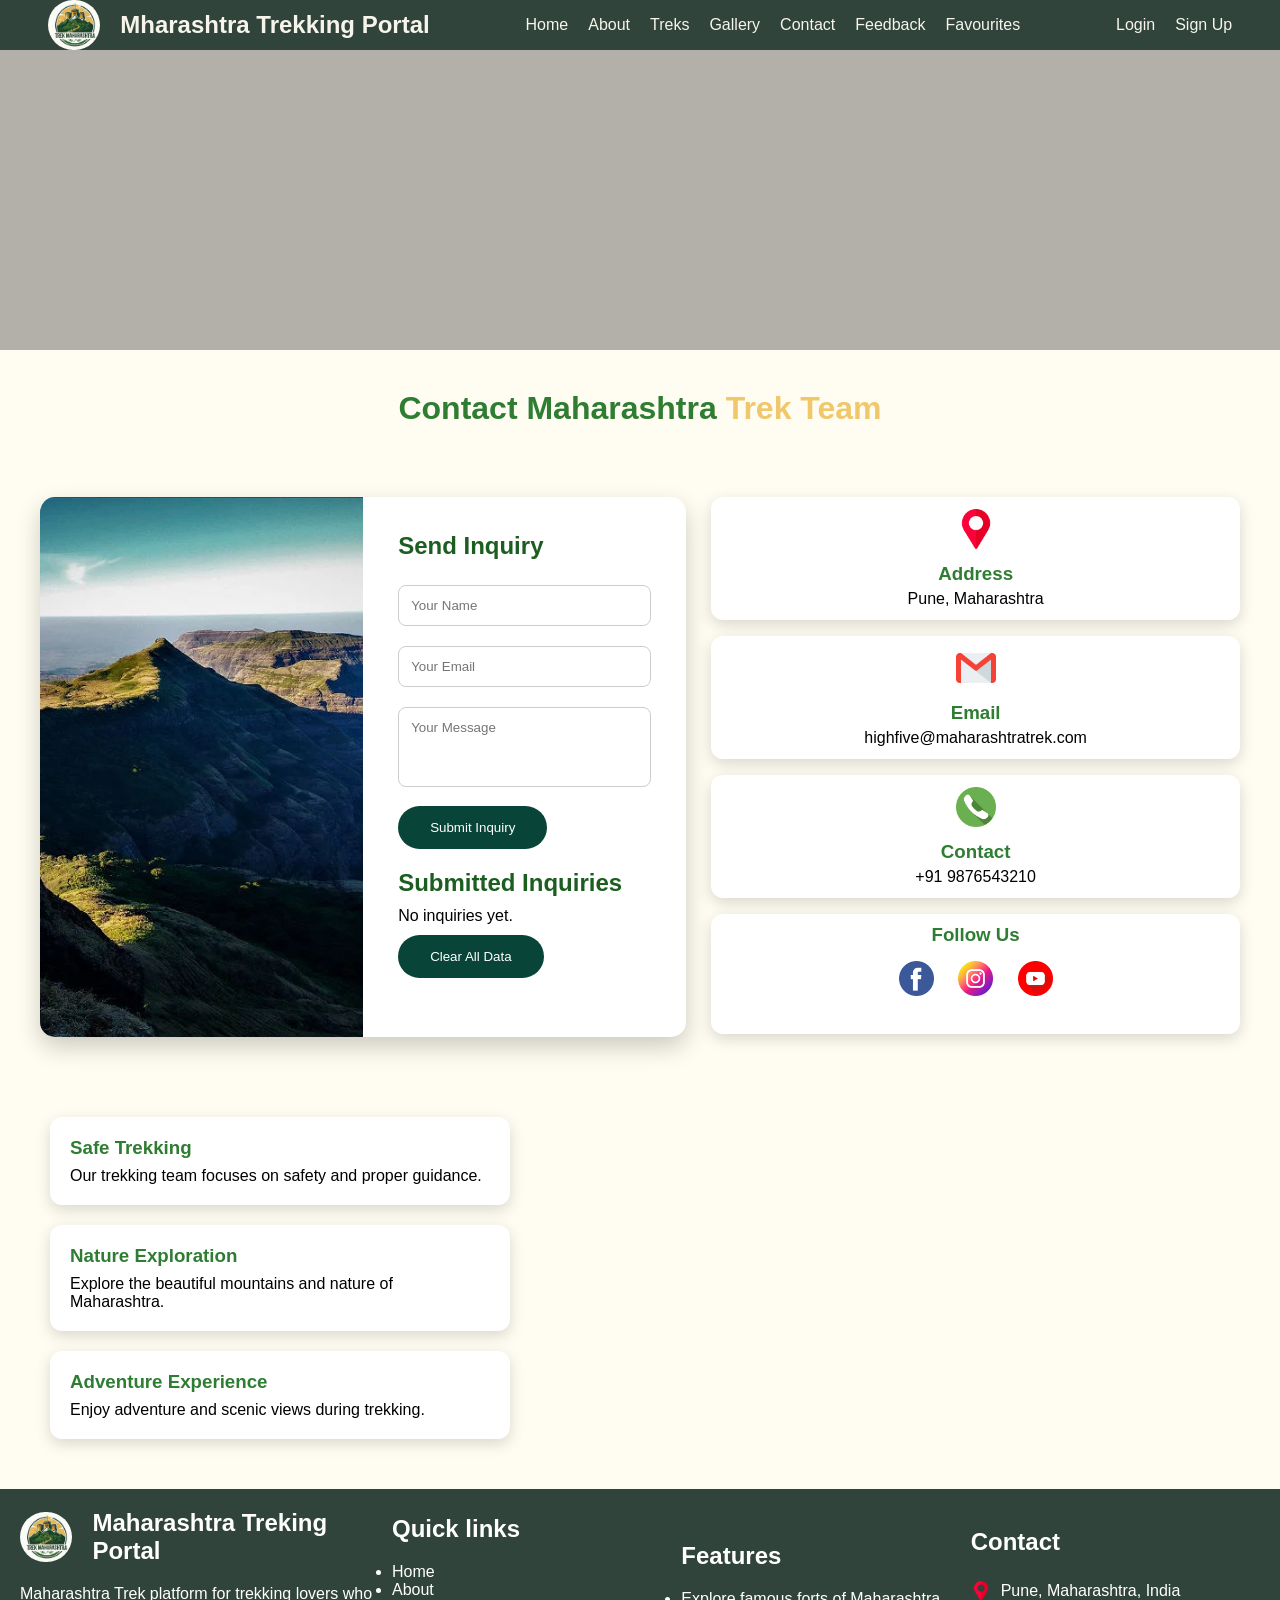
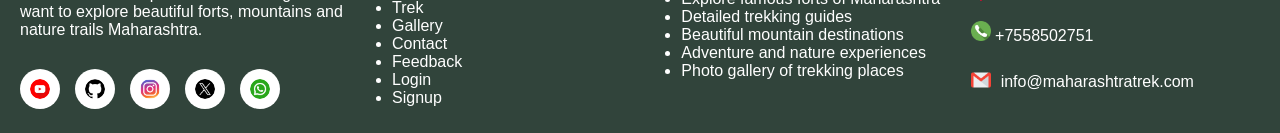
==== commit ce58a067: "Merge pull request #26 from Gayatrimhase021/main footer added" ====
--- a/pages/contact.html
+++ b/pages/contact.html
@@ -6,6 +6,7 @@
     <meta name="viewport" content="width=device-width, initial-scale=1.0">
     <title>Trek Maharashtra</title>
     <link rel="stylesheet" href="../css/contact.css">
+    <link rel="icon" type="image-icon" href="./../images/common-image/trekking-logo.png">
 </head>
 
 <body>
--- a/css/contact.css
+++ b/css/contact.css
@@ -156,16 +156,16 @@
 
 textarea {
     resize: none;
-    height: 100px;
+    height: 80px;
 }
 
 .submit-btn {
+    margin-top: 5px;
    background-color:  #094438;;
-    color: var(--white);
+    color: white;
     border: none;
     padding: 14px 32px;
     border-radius: 30px;
-    font-size: 1rem;
     cursor: pointer;
     transition: all 0.3s ease;
 }
@@ -179,17 +179,18 @@
     width: 45%;
     display: flex;
     flex-direction: column;
-    gap: 20px;
+    gap: 16px;
 }
 
 .card {
     background: white;
-    padding: 20px;
+    padding: 12px;
     border-radius: 12px;
     box-shadow: 0 5px 15px rgba(0, 0, 0, 0.15);
     transition: 0.3s;
     cursor: pointer;
     text-align: center;
+    min-height: 120px;
 }
 
 .card:hover {
@@ -238,14 +239,18 @@
 
 .clear-btn {
     margin-top: 10px;
-    background: #1b5e20;
+    background-color: #094438;
     color: white;
-    padding: 10px;
+    padding: 14px 32px;
     border: none;
-    border-radius: 6px;
-    cursor: pointer;
-}
-
+    border-radius: 30px;
+    cursor: pointer;
+}
+.clear-btn:hover{
+    transform: scale(1.05);
+    background-color: #094438;
+
+}
 .map-container {
     display: flex;
     gap: 30px;
@@ -469,94 +474,85 @@
     }
 }
 
-/* ===== FOOTER ===== */
-
-.main-footer {
+/* footer-section */
+.footer-container {
+    display: flex;
+    justify-content: space-around;
+    align-items: center;
+    padding: 20px;
     background: #31443b;
-    color: #fff;
-    padding: 50px 20px 20px;
-    margin-top: 50px;
-}
-
-.footer-container {
-    display: flex;
-    justify-content: space-between;
-    flex-wrap: wrap;
-    gap: 30px;
-    max-width: 1200px;
-    margin: auto;
-}
-
-.footer-col {
-    flex: 1 1 200px;
-}
-
-.footer-col h3 {
-    margin-bottom: 15px;
-    font-size: 16px;
-    border-bottom: 1px solid #f6f1f1;
-    padding-bottom: 8px;
-}
-
-.footer-col p {
-    margin: 8px 0;
-    font-size: 14px;
-    color: #ccc;
-    cursor: pointer;
-    transition: 0.3s;
-}
-
-.footer-col p:hover {
-    color: #fff;
-}
-
-
-.footer-col a {
+    color: white;
+}
+
+.footer-section-1 {
+    display: flex;
+    flex-direction: column;
+    gap: 20px;
+    width: 900px;
+}
+
+.footer-section-2 {
+    display: flex;
+    flex-direction: column;
+    gap: 20px;
+    width: 700px;
+}
+
+.footer-section-3 {
+    display: flex;
+    flex-direction: column;
+    gap: 20px;
+    width: 700px;
+}
+
+.footer-section-4 {
+    display: flex;
+    flex-direction: column;
+    gap: 20px;
+    width: 700px;
+}
+
+.social-icon-container {
+    display: flex;
+    gap: 15px;
+    margin-top: 10px;
+}
+
+.image-social{
+    cursor: pointer;
+    background-color: white;
+    border-radius: 20px;
+    padding: 10px;
+}
+
+.contact-item {
+    display: flex;
+    align-items: center;
+    gap: 10px;
+    cursor: pointer;
+    margin-top: 5px;
+}
+
+.menu-subitem {
     text-decoration: none;
-    color: #ccc;
-    transition: 0.3s;
-}
-
-.footer-col a:hover {
-    color: #f0c76b;
-}
-
-
-
-.social-icons {
-    text-align: center;
-    margin-top: 30px;
-}
-
-.social-icons a {
-    margin: 0 10px;
-    font-size: 20px;
-    cursor: pointer;
-    transition: 0.3s;
-}
-
-.social-icons span:hover {
-    color: #2E8B57;
-}
-
-.footer-bottom {
-    text-align: center;
-    margin-top: 30px;
-    font-size: 14px;
-    color: #aaa;
-    border-top: 1px solid #f7efef;
-    padding-top: 15px;
+    color:white;
+
+}
+.menu-subitem:hover{
+    color: orange;
 }
 
 @media (max-width: 768px) {
-
     .footer-container {
         flex-direction: column;
-        text-align: center;
-    }
-
-    .footer-col {
-        margin-bottom: 20px;
-    }
-}
-
+        gap: 20px;
+    }
+
+    .footer-section-1,
+    .footer-section-2,
+    .footer-section-3,
+    .footer-section-4 {
+        width: 100%;
+    
+}
+}
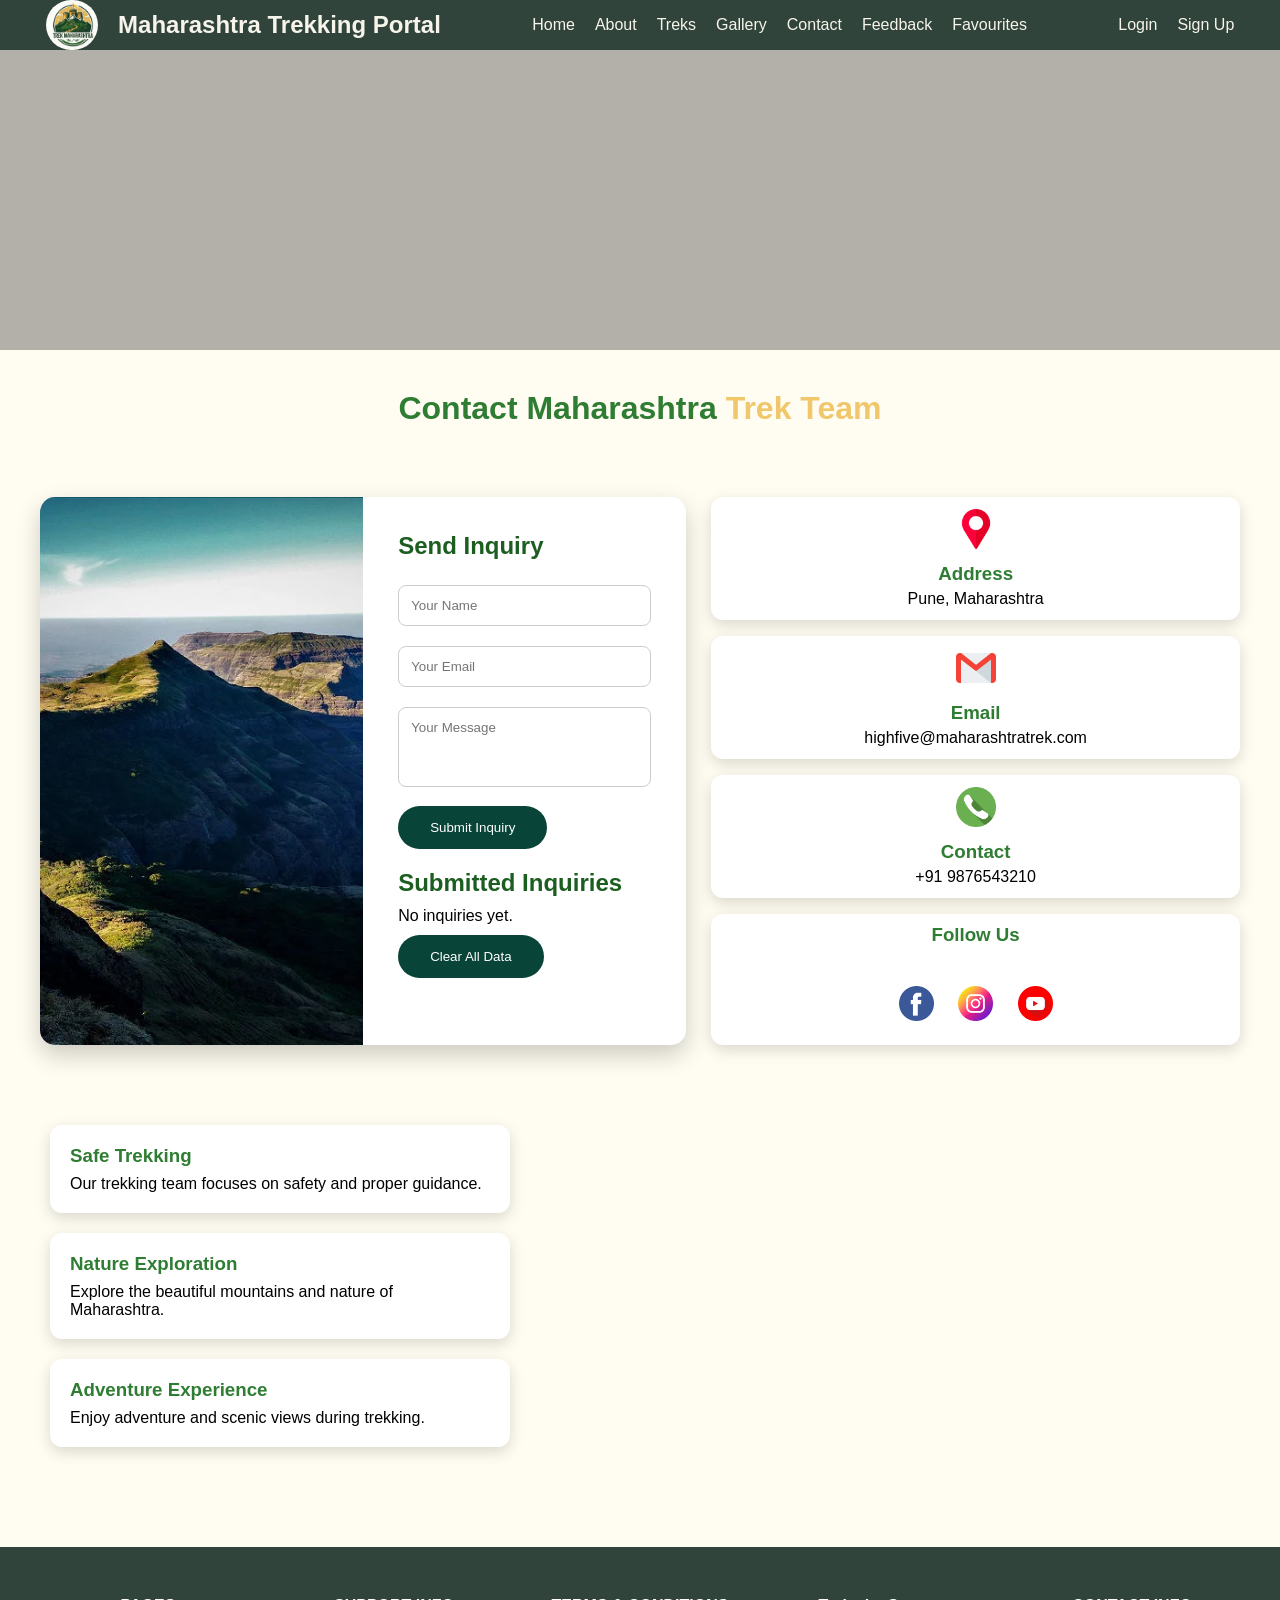
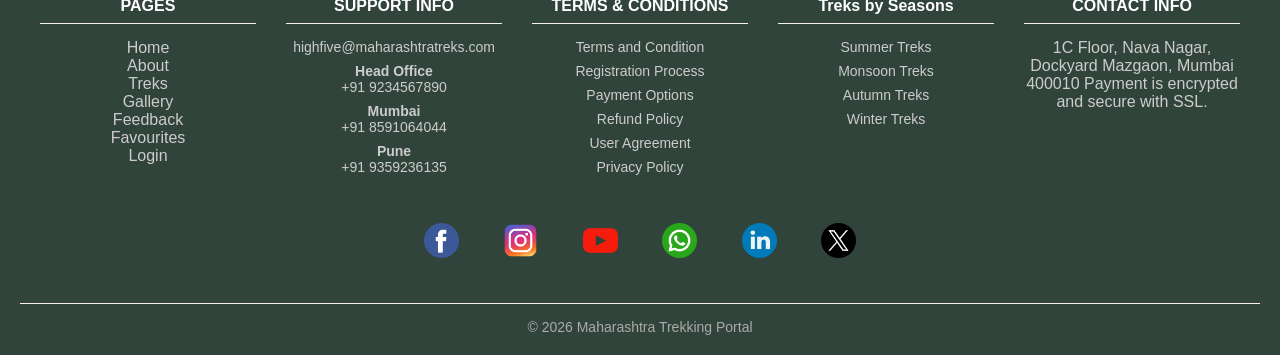
==== commit 831c8cd8: "added media query" ====
--- a/pages/contact.html
+++ b/pages/contact.html
@@ -4,7 +4,7 @@
 <head>
     <meta charset="UTF-8">
     <meta name="viewport" content="width=device-width, initial-scale=1.0">
-    <title>Trek Maharashtra</title>
+    <title>Contact - Maharashtra Trekking Portal</title>
     <link rel="stylesheet" href="../css/contact.css">
     <link rel="icon" type="image-icon" href="./../images/common-image/trekking-logo.png">
 </head>
@@ -15,7 +15,8 @@
             <div class="navbar-main-container">
                 <div class="logo-container">
                     <img src="./../images/trek-logo.png" alt="maharashtra-trek-logo" height="50px" class="main-logo">
-                    <b class="project-name">Mharashtra Trekking Portal</b>
+
+                    <b class="project-name">Maharashtra Trekking Portal</b>
                 </div>
 
                 <div class="menu-toggle" onclick="toggleMenu()">☰</div>
@@ -43,7 +44,7 @@
         <h1>Contact Maharashtra<span class="text-head"> Trek Team</span></h1>
     </section>
 
-    <div class="main-container">
+    <div class="main-container-form">
 
         <div class="contact-box">
 
@@ -142,100 +143,87 @@
     </div>
     <script src="../js/contact.js"></script>
   <!-- footer -->
-  <div class="footer-container">
-        <div class="footer-section-1">
-            <div class="logo-container">
-                <img src="../images/trek-logo.png" alt="collegelogo" height="50px" class="main-logo">
-                <b class="project-name">Maharashtra Treking Portal</b>
-            </div>
-            <span>
-             Maharashtra Trek platform for trekking lovers who want to explore
-            beautiful forts, mountains and nature trails Maharashtra.
-            
-            </span>
-            <div class="social-icon-container">
-
-
-
-                <a href="https://www.youtube.com/@YourChannelID" target="_blank">
-                    <img src="../images/youtube .png" alt="youtube"  height="40px" class="image-social" >
-                </a>
-
-
-                <a href="https://github.com/YourUserName" target="_blank">
-                    <img src="../images/github.png" alt="github"  height="40px" class="image-social"  >
-                </a>
-
-
-                <a href="https://www.instagram.com/yourusername/" target="_blank">
-                    <img src="../images/insta-footer.png" alt="instagram"   height="40px" class="image-social" >
-                </a>
-
-
-                <a href="https://x.com/yourusername" target="_blank">
-                    <img src="../images/twitter-footer.png" alt="twitter"  height="40px" class="image-social">
-                </a>
-
-
-                <a href="https://wa.me/919876543210" target="_blank">
-                    <img src="../images/whatsapp.png" alt="watsapp" height="40px"  class="image-social">
-                </a>
-            </div>
-        </div>
-        <div class="footer-section-2">
-            <b class="project-name">
-                Quick links
-            </b>
-            <ul>
-               <li><a href="./../index.html" class="menu-subitem">Home</a></li>
-            <li><a href="./../about.html" class="menu-subitem">About</a></li>
-            <li><a href="./../trek.html" class="menu-subitem">Trek</a></li>
-            <li><a href="./../gallery.html" class="menu-subitem">Gallery</a></li>
-            <li><a href="./../contact.html" class="menu-subitem">Contact</a></li>
-            <li><a href="./../feedback.html" class="menu-subitem">Feedback</a></li>
-            <li><a href="./../login.html" class="menu-subitem">Login</a></li>
-            <li><a href="./../signup.html" class="menu-subitem">Signup</a></li>
-            </ul>
-        </div>
-        <div class="footer-section-3">
-            <b class="project-name">
-                Features
-            </b>
-            <ul>
-                 <li>Explore famous forts of Maharashtra</li>
-            <li>Detailed trekking guides</li>
-            <li>Beautiful mountain destinations</li>
-            <li>Adventure and nature experiences</li>
-            <li>Photo gallery of trekking places</li>
-            </ul>
-        </div>
-        <div class="footer-section-4">
-            <b class="project-name">
-                Contact
-            </b>
-            <div class="contact-item">
-                <img src="../images/address.png" alt="location" height="20px">
-                <a href="https://maps.app.goo.gl/8hYyjtTKyYxUso7M9" target="_blank" class="menu-subitem">
-                   Pune, Maharashtra, India
-                </a>
-            </div class="contact-item">
-            <div>
-                <span>
-                    <img src="../images/phone .png" alt="phone" height="20px">
-                </span>
-                <a href="tel:+7558502751" class="menu-subitem">+7558502751</a>
-            </div>
-            <div class="contact-item">
-                <span>
-                    <img src="../images/gmail.png" alt="mail" height="20px">
-                </span>
-                <a href="mailto:gayatrimhase879@gmail.com" class="menu-subitem">
-                     info@maharashtratrek.com
-                </a>
-            </div>
-        </div>
-    </div>
-    </div>
+ <footer class="main-footer">
+
+    <div class="footer-container">
+
+
+  <div class="footer-col">
+            <h3>PAGES</h3>
+           <a href="./../index.html">Home</a><br>
+           <a href="./about.html">About</a><br>
+           <a href="./trek.html">Treks</a><br>
+           <a href="./gallery.html">Gallery</a><br>
+            <a href="./feedback.html">Feedback</a><br>
+           <a href="./favourite.html">Favourites</a><br>
+           <a href="./login.html">Login</a><br>
+        </div>
+
+
+        <div class="footer-col">
+            <h3>SUPPORT INFO</h3>
+            <p><a href="mailto:homiq@gmail.com">highfive@maharashtratreks.com</a></p>
+            <p><strong>Head Office</strong><br><a href="tel:9234567890">+91 9234567890</a></p>
+            <p><strong>Mumbai</strong><br><a href="tel:8591064044">+91 8591064044</a></p>
+            <p><strong>Pune</strong><br><a href="tel:9359236135">+91 9359236135</a></p>
+        </div>
+
+        <div class="footer-col">
+            <h3>TERMS & CONDITIONS</h3>
+            <p>Terms and Condition</p>
+            <p>Registration Process</p>
+            <p>Payment Options</p>
+            <p>Refund Policy</p>
+            <p>User Agreement</p>
+            <p>Privacy Policy</p>
+        </div>
+
+
+<div class="footer-col">
+            <h3>Treks by Seasons</h3>
+			<p><a href="#">Summer Treks</a></p>
+			<p><a href="#">Monsoon Treks</a></p>
+			<p><a href="#">Autumn Treks</a></p>
+			<p><a href="#">Winter Treks</a></p>
+        </div>
+
+
+
+        <div class="footer-col">
+            <h3>CONTACT INFO</h3>
+            <a href="https://maps.app.goo.gl/Z1JZnKfSWdZ5woG98" target="_blank" rel="noopener">
+            1C Floor, Nava Nagar, Dockyard
+            Mazgaon, Mumbai 400010
+            Payment is encrypted and secure with SSL.</a>
+        </div>
+
+    </div>
+
+    <div class="social-icons">
+    <a href="https://www.facebook.com/maharashtratreks/" target="_blank">
+    <img src="./../images/facebook.png" width="30"></a>
+
+    <a href="https://www.instagram.com/maharashtratreks/"  target="_blank">
+    <img src="./../images/insta-footer.png" width="30"></a>
+
+    <a href="https://www.youtube.com/@maharashtratreks" target="_blank">
+    <img src="./../images/youtub.png" width="30"></a>
+    
+    <a href="https://web.whatsapp.com/maharashtratreks/" target="_blank">
+        <img src="./../images/whatapp.png" width="30"></a>
+
+    <a href="https://www.inlinkedin.com/maharashtratreks/" target="_blank">
+        <img src="./../images/linkedin.png" width="30"></a>
+
+    <a href="https://web.twitter.com/maharashtratreks/" target="_blank">
+        <img src="./../images/twitter-footer.png" width="30"></a>
+
+    </div>
+
+    <div class="footer-bottom">
+        © 2026 Maharashtra Trekking Portal
+    </div>
+</footer>
 </body>
 
 </html> 
--- a/css/contact.css
+++ b/css/contact.css
@@ -103,7 +103,7 @@
     color: #f0c76b;
 }
 
-.main-container {
+.main-container-form {
     display: flex;
     justify-content: center;
     padding: 30px;
@@ -376,10 +376,13 @@
         flex-direction: column;
     }
 
-    .form-image {
-        width: 100%;
-        height: 250px;
-    }
+  
+   .form-image img{
+width:100%;
+height:200px;
+object-fit:cover;
+display:block;
+}
 
     .form-content {
         width: 100%;
@@ -429,9 +432,13 @@
         padding: 20px;
     }
 
-    .inquiry-section {
-        display: none;
-    }
+   
+
+.inquiry-section{
+margin-top:20px;
+}
+
+
 
     .card {
         padding: 15px;
@@ -474,85 +481,89 @@
     }
 }
 
-/* footer-section */
-.footer-container {
-    display: flex;
-    justify-content: space-around;
-    align-items: center;
-    padding: 20px;
+.main-footer{
     background: #31443b;
-    color: white;
-}
-
-.footer-section-1 {
-    display: flex;
-    flex-direction: column;
-    gap: 20px;
-    width: 900px;
-}
-
-.footer-section-2 {
-    display: flex;
-    flex-direction: column;
-    gap: 20px;
-    width: 700px;
-}
-
-.footer-section-3 {
-    display: flex;
-    flex-direction: column;
-    gap: 20px;
-    width: 700px;
-}
-
-.footer-section-4 {
-    display: flex;
-    flex-direction: column;
-    gap: 20px;
-    width: 700px;
-}
-
-.social-icon-container {
-    display: flex;
-    gap: 15px;
-    margin-top: 10px;
-}
-
-.image-social{
-    cursor: pointer;
-    background-color: white;
-    border-radius: 20px;
-    padding: 10px;
-}
-
-.contact-item {
-    display: flex;
-    align-items: center;
-    gap: 10px;
-    cursor: pointer;
-    margin-top: 5px;
-}
-
-.menu-subitem {
-    text-decoration: none;
-    color:white;
-
-}
-.menu-subitem:hover{
-    color: orange;
-}
-
-@media (max-width: 768px) {
-    .footer-container {
-        flex-direction: column;
-        gap: 20px;
-    }
-
-    .footer-section-1,
-    .footer-section-2,
-    .footer-section-3,
-    .footer-section-4 {
-        width: 100%;
-    
-}
-}
+    color:#fff;
+    padding:50px 20px 20px;
+    margin-top:50px;
+}
+.footer-container{
+    display:flex;
+    justify-content:space-between;
+    flex-wrap:wrap;
+    gap:30px;
+    max-width:1200px;
+    margin:auto;
+}
+
+.footer-col{
+    flex:1 1 200px;
+}
+
+.footer-col h3{
+    margin-bottom:15px;
+    font-size:16px;
+    border-bottom:1px solid #f6f1f1;
+    padding-bottom:8px;
+}
+
+.footer-col p{
+    margin:8px 0;
+    font-size:14px;
+    color:#ccc;
+    cursor:pointer;
+    transition:0.3s;
+}
+
+.footer-col p:hover{
+    color:#fff;
+}
+
+
+.footer-col a{
+    text-decoration: none;   
+    color: #ccc;           
+    transition: 0.3s;
+}
+
+.footer-col a:hover{
+    color: #f0c76b ;            
+}
+
+
+
+.social-icons{
+    text-align:center;
+    margin-top:30px;
+}
+
+.social-icons a {
+    margin:0 10px;
+    font-size:20px;
+    cursor:pointer;
+    transition:0.3s;
+}
+
+.social-icons span:hover{
+    color:#2E8B57;
+}
+
+.footer-bottom{
+    text-align:center;
+    margin-top:30px;
+    font-size:14px;
+    color:#aaa;
+    border-top:1px solid #f7efef;
+    padding-top:15px;
+}
+@media (max-width: 768px){
+
+    .footer-container{
+        flex-direction:column;
+        text-align:center;
+    }
+
+    .footer-col{
+        margin-bottom:20px;
+    }
+}
